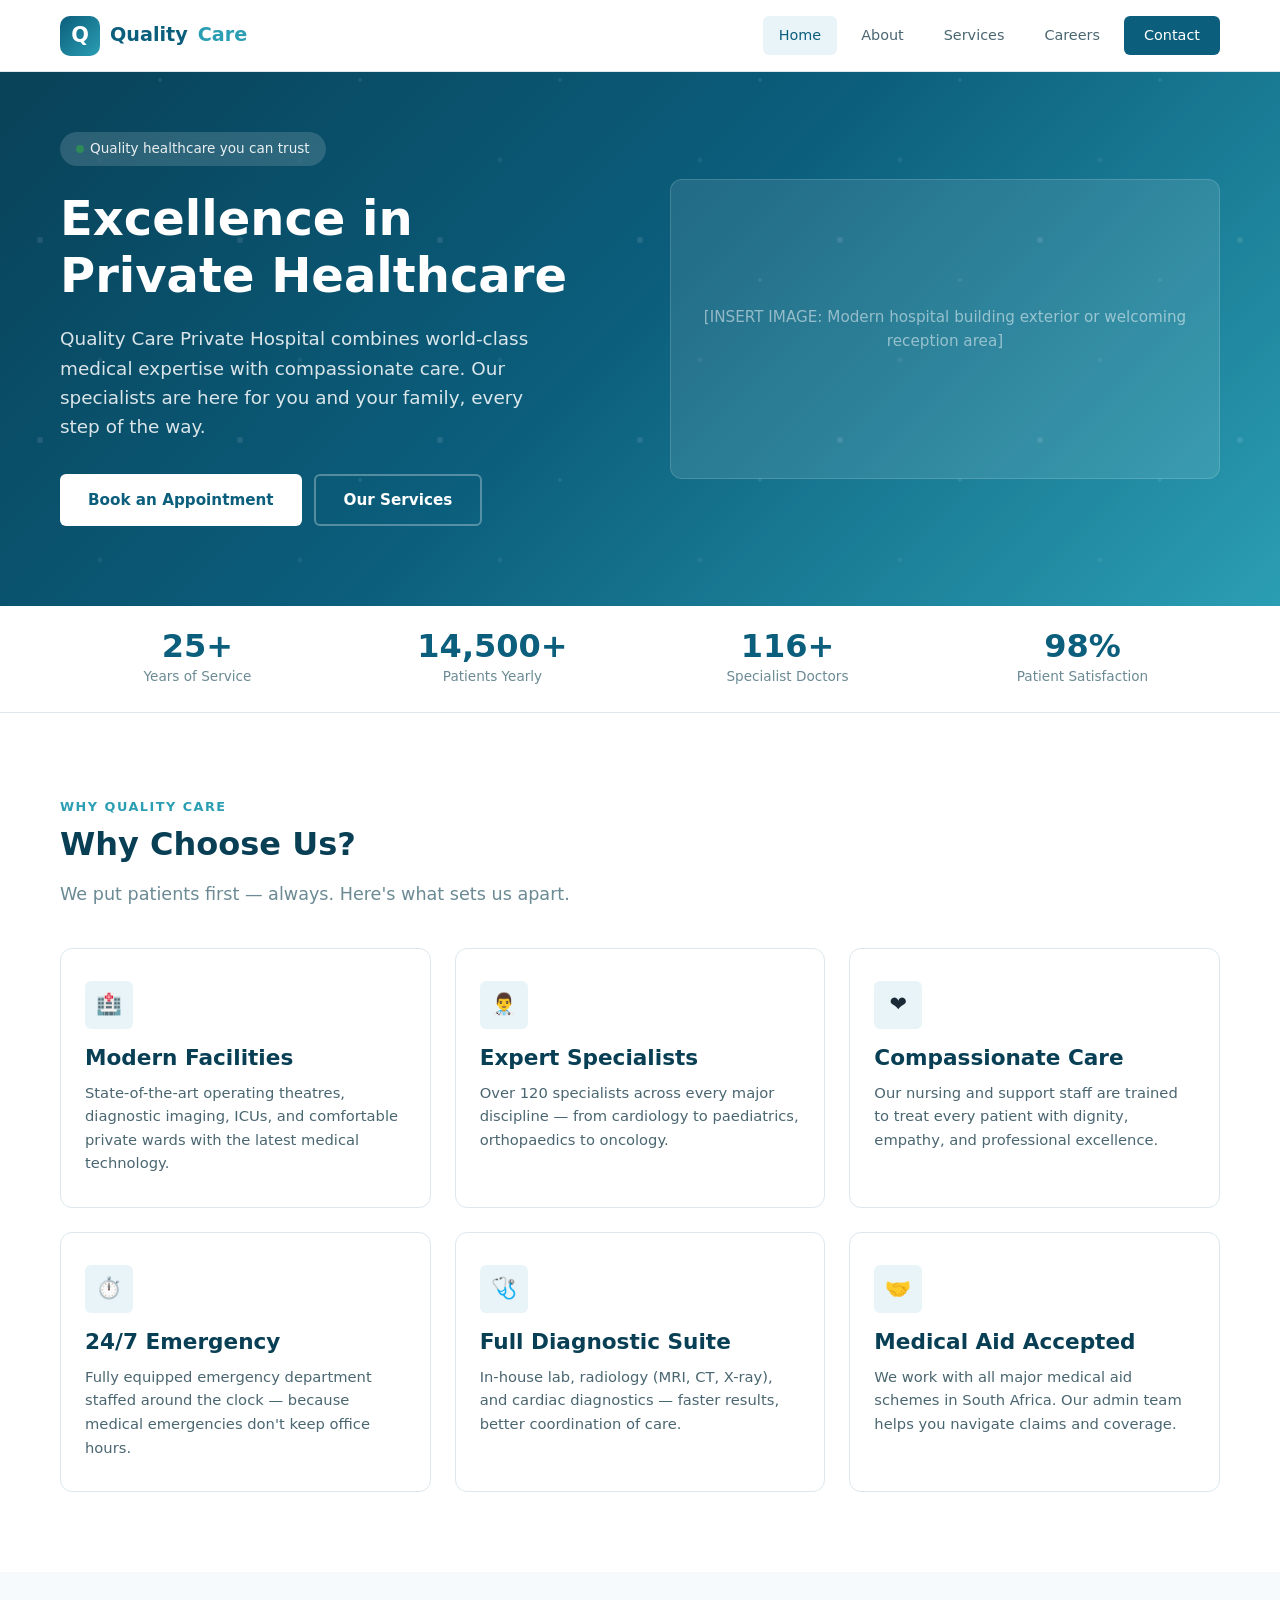
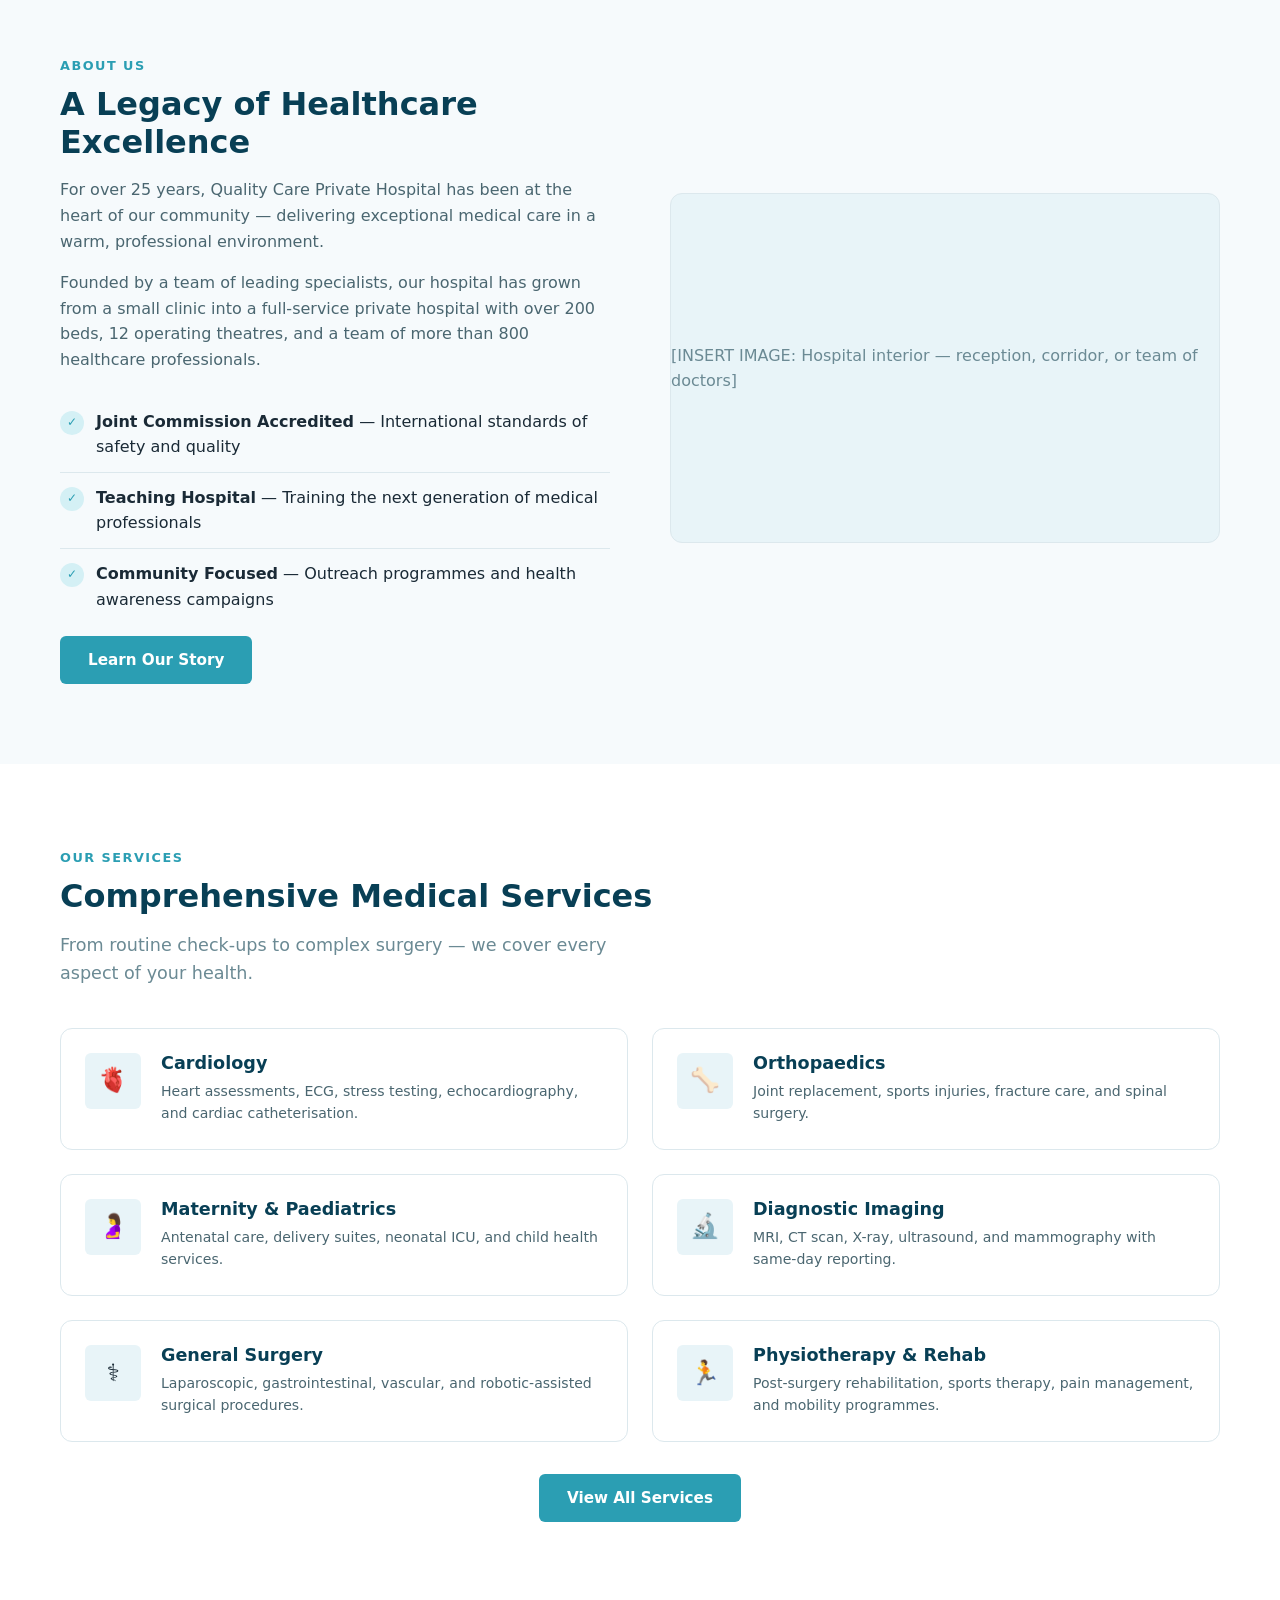
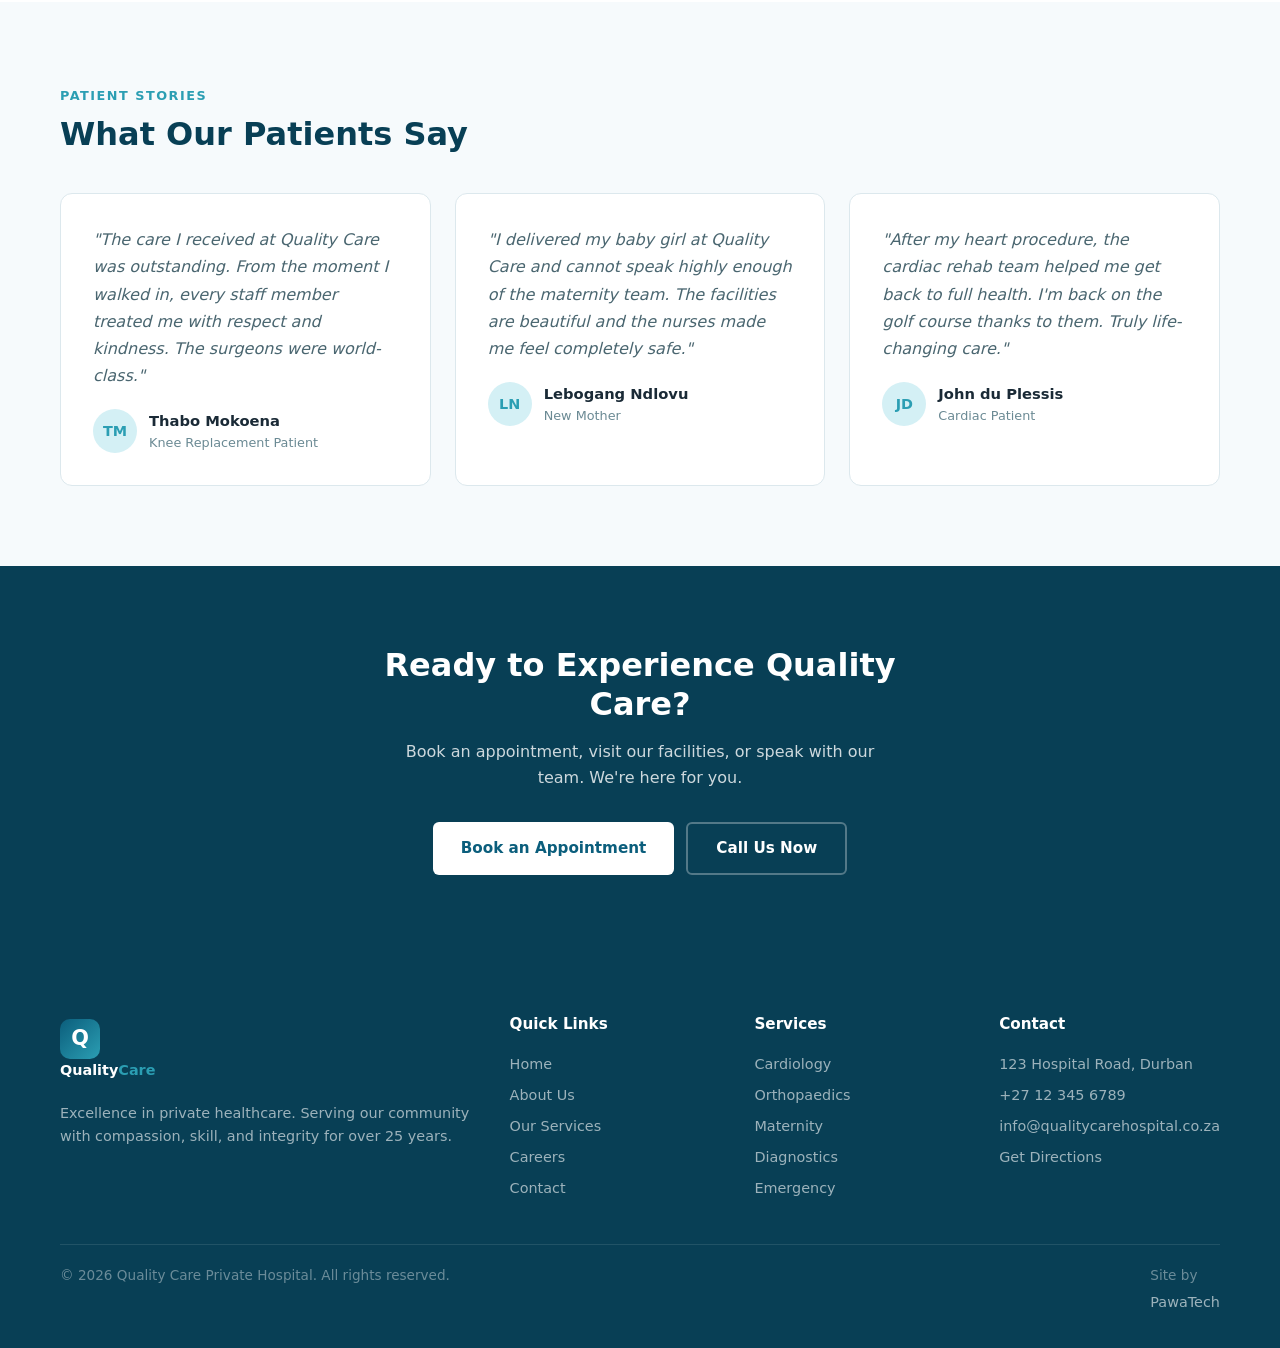
==== index.html @ 87af282c "Phase 1 — QCPH website scaffold" ====
<!DOCTYPE html>
<html lang="en">
<head>
  <meta charset="UTF-8">
  <meta name="viewport" content="width=device-width, initial-scale=1.0">
  <title>Quality Care Private Hospital — Excellence in Healthcare</title>
  <meta name="description" content="Quality Care Private Hospital provides exceptional medical care with state-of-the-art facilities, expert specialists, and compassionate nursing across South Africa.">
  <link rel="stylesheet" href="assets/css/style.css">
</head>
<body>

  <!-- Header -->
  <header class="header">
    <div class="header-inner">
      <a href="index.html" class="logo">
        <div class="logo-icon">Q</div>
        Quality<span>Care</span>
      </a>
      <nav class="nav" role="navigation" aria-label="Main navigation">
        <a href="index.html" class="active">Home</a>
        <a href="about.html">About</a>
        <a href="services.html">Services</a>
        <a href="careers.html">Careers</a>
        <a href="contact.html" class="nav-cta">Contact</a>
      </nav>
      <button class="menu-toggle" aria-label="Toggle menu" aria-expanded="false">
        <span></span><span></span><span></span>
      </button>
    </div>
  </header>

  <!-- Hero -->
  <section class="hero">
    <div class="container hero-grid">
      <div>
        <div class="hero-badge">Quality healthcare you can trust</div>
        <h1>Excellence in<br>Private Healthcare</h1>
        <p>Quality Care Private Hospital combines world-class medical expertise with compassionate care. Our specialists are here for you and your family, every step of the way.</p>
        <div class="btn-group">
          <a href="contact.html" class="btn btn-primary">Book an Appointment</a>
          <a href="services.html" class="btn btn-outline">Our Services</a>
        </div>
      </div>
      <div class="hero-image">
        <div class="hero-image-placeholder">
          [INSERT IMAGE: Modern hospital building exterior or welcoming reception area]
        </div>
      </div>
    </div>
  </section>

  <!-- Stats Bar -->
  <section class="stats-bar">
    <div class="container stats-grid">
      <div>
        <div class="stat-number" data-target="25" data-suffix="+">0</div>
        <div class="stat-label">Years of Service</div>
      </div>
      <div>
        <div class="stat-number" data-target="15000" data-suffix="+">0</div>
        <div class="stat-label">Patients Yearly</div>
      </div>
      <div>
        <div class="stat-number" data-target="120" data-suffix="+">0</div>
        <div class="stat-label">Specialist Doctors</div>
      </div>
      <div>
        <div class="stat-number" data-target="98" data-suffix="%">0</div>
        <div class="stat-label">Patient Satisfaction</div>
      </div>
    </div>
  </section>

  <!-- Why Choose Us -->
  <section class="section">
    <div class="container">
      <span class="section-tag">Why Quality Care</span>
      <h2 class="section-title">Why Choose Us?</h2>
      <p class="section-subtitle">We put patients first — always. Here's what sets us apart.</p>
      <div class="cards-grid" style="margin-top: 40px;">
        <div class="card">
          <div class="card-icon">🏥</div>
          <h3>Modern Facilities</h3>
          <p>State-of-the-art operating theatres, diagnostic imaging, ICUs, and comfortable private wards with the latest medical technology.</p>
        </div>
        <div class="card">
          <div class="card-icon">👨‍⚕️</div>
          <h3>Expert Specialists</h3>
          <p>Over 120 specialists across every major discipline — from cardiology to paediatrics, orthopaedics to oncology.</p>
        </div>
        <div class="card">
          <div class="card-icon">❤️</div>
          <h3>Compassionate Care</h3>
          <p>Our nursing and support staff are trained to treat every patient with dignity, empathy, and professional excellence.</p>
        </div>
        <div class="card">
          <div class="card-icon">⏱️</div>
          <h3>24/7 Emergency</h3>
          <p>Fully equipped emergency department staffed around the clock — because medical emergencies don't keep office hours.</p>
        </div>
        <div class="card">
          <div class="card-icon">🩺</div>
          <h3>Full Diagnostic Suite</h3>
          <p>In-house lab, radiology (MRI, CT, X-ray), and cardiac diagnostics — faster results, better coordination of care.</p>
        </div>
        <div class="card">
          <div class="card-icon">🤝</div>
          <h3>Medical Aid Accepted</h3>
          <p>We work with all major medical aid schemes in South Africa. Our admin team helps you navigate claims and coverage.</p>
        </div>
      </div>
    </div>
  </section>

  <!-- About Preview -->
  <section class="section section-alt">
    <div class="container about-grid">
      <div>
        <span class="section-tag">About Us</span>
        <h2 class="section-title">A Legacy of Healthcare Excellence</h2>
        <p>For over 25 years, Quality Care Private Hospital has been at the heart of our community — delivering exceptional medical care in a warm, professional environment.</p>
        <p>Founded by a team of leading specialists, our hospital has grown from a small clinic into a full-service private hospital with over 200 beds, 12 operating theatres, and a team of more than 800 healthcare professionals.</p>
        <div class="feature-list">
          <div class="feature-item">
            <div class="feature-check">✓</div>
            <div><strong>Joint Commission Accredited</strong> — International standards of safety and quality</div>
          </div>
          <div class="feature-item">
            <div class="feature-check">✓</div>
            <div><strong>Teaching Hospital</strong> — Training the next generation of medical professionals</div>
          </div>
          <div class="feature-item">
            <div class="feature-check">✓</div>
            <div><strong>Community Focused</strong> — Outreach programmes and health awareness campaigns</div>
          </div>
        </div>
        <a href="about.html" class="btn btn-accent" style="margin-top: 12px;">Learn Our Story</a>
      </div>
      <div class="about-image">
        [INSERT IMAGE: Hospital interior — reception, corridor, or team of doctors]
      </div>
    </div>
  </section>

  <!-- Services Preview -->
  <section class="section">
    <div class="container">
      <span class="section-tag">Our Services</span>
      <h2 class="section-title">Comprehensive Medical Services</h2>
      <p class="section-subtitle">From routine check-ups to complex surgery — we cover every aspect of your health.</p>
      <div class="service-detail-grid" style="margin-top: 40px;">
        <div class="service-card">
          <div class="service-icon">🫀</div>
          <div>
            <h4>Cardiology</h4>
            <p>Heart assessments, ECG, stress testing, echocardiography, and cardiac catheterisation.</p>
          </div>
        </div>
        <div class="service-card">
          <div class="service-icon">🦴</div>
          <div>
            <h4>Orthopaedics</h4>
            <p>Joint replacement, sports injuries, fracture care, and spinal surgery.</p>
          </div>
        </div>
        <div class="service-card">
          <div class="service-icon">🤰</div>
          <div>
            <h4>Maternity &amp; Paediatrics</h4>
            <p>Antenatal care, delivery suites, neonatal ICU, and child health services.</p>
          </div>
        </div>
        <div class="service-card">
          <div class="service-icon">🔬</div>
          <div>
            <h4>Diagnostic Imaging</h4>
            <p>MRI, CT scan, X-ray, ultrasound, and mammography with same-day reporting.</p>
          </div>
        </div>
        <div class="service-card">
          <div class="service-icon">⚕️</div>
          <div>
            <h4>General Surgery</h4>
            <p>Laparoscopic, gastrointestinal, vascular, and robotic-assisted surgical procedures.</p>
          </div>
        </div>
        <div class="service-card">
          <div class="service-icon">🏃</div>
          <div>
            <h4>Physiotherapy &amp; Rehab</h4>
            <p>Post-surgery rehabilitation, sports therapy, pain management, and mobility programmes.</p>
          </div>
        </div>
      </div>
      <div style="text-align: center; margin-top: 32px;">
        <a href="services.html" class="btn btn-accent">View All Services</a>
      </div>
    </div>
  </section>

  <!-- Testimonials -->
  <section class="section section-alt">
    <div class="container">
      <span class="section-tag">Patient Stories</span>
      <h2 class="section-title">What Our Patients Say</h2>
      <div class="cards-grid" style="margin-top: 40px;">
        <div class="testimonial-card">
          <div class="testimonial-text">"The care I received at Quality Care was outstanding. From the moment I walked in, every staff member treated me with respect and kindness. The surgeons were world-class."</div>
          <div class="testimonial-author">
            <div class="testimonial-avatar">TM</div>
            <div>
              <div class="testimonial-name">Thabo Mokoena</div>
              <div class="testimonial-role">Knee Replacement Patient</div>
            </div>
          </div>
        </div>
        <div class="testimonial-card">
          <div class="testimonial-text">"I delivered my baby girl at Quality Care and cannot speak highly enough of the maternity team. The facilities are beautiful and the nurses made me feel completely safe."</div>
          <div class="testimonial-author">
            <div class="testimonial-avatar">LN</div>
            <div>
              <div class="testimonial-name">Lebogang Ndlovu</div>
              <div class="testimonial-role">New Mother</div>
            </div>
          </div>
        </div>
        <div class="testimonial-card">
          <div class="testimonial-text">"After my heart procedure, the cardiac rehab team helped me get back to full health. I'm back on the golf course thanks to them. Truly life-changing care."</div>
          <div class="testimonial-author">
            <div class="testimonial-avatar">JD</div>
            <div>
              <div class="testimonial-name">John du Plessis</div>
              <div class="testimonial-role">Cardiac Patient</div>
            </div>
          </div>
        </div>
      </div>
    </div>
  </section>

  <!-- CTA -->
  <section class="cta-section section-dark">
    <div class="container">
      <h2>Ready to Experience Quality Care?</h2>
      <p>Book an appointment, visit our facilities, or speak with our team. We're here for you.</p>
      <div class="btn-group" style="justify-content: center;">
        <a href="contact.html" class="btn btn-primary">Book an Appointment</a>
        <a href="tel:+27123456789" class="btn btn-outline">Call Us Now</a>
      </div>
    </div>
  </section>

  <!-- Footer -->
  <footer class="footer">
    <div class="container">
      <div class="footer-grid">
        <div class="footer-brand">
          <a href="index.html" class="logo">
            <div class="logo-icon">Q</div>
            Quality<span>Care</span>
          </a>
          <p>Excellence in private healthcare. Serving our community with compassion, skill, and integrity for over 25 years.</p>
        </div>
        <div>
          <h4>Quick Links</h4>
          <a href="index.html">Home</a>
          <a href="about.html">About Us</a>
          <a href="services.html">Our Services</a>
          <a href="careers.html">Careers</a>
          <a href="contact.html">Contact</a>
        </div>
        <div>
          <h4>Services</h4>
          <a href="services.html">Cardiology</a>
          <a href="services.html">Orthopaedics</a>
          <a href="services.html">Maternity</a>
          <a href="services.html">Diagnostics</a>
          <a href="services.html">Emergency</a>
        </div>
        <div>
          <h4>Contact</h4>
          <a href="#">123 Hospital Road, Durban</a>
          <a href="tel:+27123456789">+27 12 345 6789</a>
          <a href="mailto:info@qualitycarehospital.co.za">info@qualitycarehospital.co.za</a>
          <a href="contact.html">Get Directions</a>
        </div>
      </div>
      <div class="footer-bottom">
        <span>&copy; <span id="year">2026</span> Quality Care Private Hospital. All rights reserved.</span>
        <span>Site by <a href="https://pawatech.co.za">PawaTech</a></span>
      </div>
    </div>
  </footer>

  <script src="assets/js/main.js"></script>
</body>
</html>
---- assets/css/style.css ----
/* ============================================================
   Quality Care Private Hospital — Main Stylesheet
   Phase 1 — Static Website (Netlify)
   ============================================================ */

/* --- CSS Variables --- */
:root {
  --primary: #0B5E7C;
  --primary-dark: #083F55;
  --primary-light: #E8F4F8;
  --accent: #2B9EB3;
  --accent-light: #D4F0F5;
  --text-dark: #1A2A36;
  --text-mid: #4A6670;
  --text-light: #6B8A94;
  --bg-white: #FFFFFF;
  --bg-light: #F6FAFC;
  --bg-warm: #FDF8F3;
  --border: #DCE8ED;
  --success: #2E8B57;
  --warning: #D4A017;
  --font-sans: 'Segoe UI', system-ui, -apple-system, sans-serif;
  --max-width: 1200px;
  --header-h: 72px;
  --shadow-sm: 0 1px 3px rgba(11,94,124,0.08);
  --shadow-md: 0 4px 12px rgba(11,94,124,0.1);
  --shadow-lg: 0 8px 30px rgba(11,94,124,0.12);
  --radius: 12px;
  --radius-sm: 6px;
}

/* --- Reset --- */
*, *::before, *::after { box-sizing: border-box; margin: 0; padding: 0; }
html { scroll-behavior: smooth; font-size: 16px; }
body {
  font-family: var(--font-sans);
  color: var(--text-dark);
  background: var(--bg-white);
  line-height: 1.6;
  -webkit-font-smoothing: antialiased;
}
img { max-width: 100%; height: auto; display: block; }
a { color: var(--accent); text-decoration: none; transition: color 0.2s; }
a:hover { color: var(--primary); }
ul { list-style: none; }
.container { width: 100%; max-width: var(--max-width); margin: 0 auto; padding: 0 20px; }

/* --- Typography --- */
h1, h2, h3, h4 { line-height: 1.2; font-weight: 700; color: var(--primary-dark); }
h1 { font-size: 2.5rem; }
h2 { font-size: 2rem; margin-bottom: 0.5rem; }
h3 { font-size: 1.35rem; }
p { margin-bottom: 1rem; color: var(--text-mid); }
.section-tag {
  display: inline-block;
  font-size: 0.8rem;
  font-weight: 600;
  text-transform: uppercase;
  letter-spacing: 1.5px;
  color: var(--accent);
  margin-bottom: 0.5rem;
}
.section-title { margin-bottom: 1rem; }
.section-subtitle { font-size: 1.1rem; color: var(--text-light); max-width: 600px; }

/* --- Header --- */
.header {
  position: fixed; top: 0; left: 0; right: 0;
  height: var(--header-h);
  background: var(--bg-white);
  border-bottom: 1px solid var(--border);
  z-index: 100;
  transition: box-shadow 0.3s;
}
.header.scrolled { box-shadow: var(--shadow-md); }
.header-inner {
  display: flex; align-items: center; justify-content: space-between;
  height: 100%; max-width: var(--max-width); margin: 0 auto; padding: 0 20px;
}
.logo { display: flex; align-items: center; gap: 10px; font-weight: 700; font-size: 1.2rem; color: var(--primary); }
.logo-icon {
  width: 40px; height: 40px;
  background: linear-gradient(135deg, var(--primary), var(--accent));
  border-radius: 10px;
  display: flex; align-items: center; justify-content: center;
  color: white; font-size: 1.3rem; font-weight: 800;
}
.logo span { color: var(--accent); }
.nav { display: flex; align-items: center; gap: 8px; }
.nav a {
  padding: 8px 16px;
  border-radius: var(--radius-sm);
  font-size: 0.9rem;
  font-weight: 500;
  color: var(--text-mid);
  transition: all 0.2s;
}
.nav a:hover, .nav a.active { background: var(--primary-light); color: var(--primary); }
.nav-cta {
  background: var(--primary) !important;
  color: white !important;
  padding: 8px 20px !important;
  border-radius: var(--radius-sm) !important;
}
.nav-cta:hover { background: var(--primary-dark) !important; }
.menu-toggle { display: none; background: none; border: none; cursor: pointer; padding: 8px; }
.menu-toggle span {
  display: block; width: 24px; height: 2px;
  background: var(--text-dark); margin: 5px 0;
  transition: 0.3s;
}

/* --- Sections --- */
.section {
  padding: 80px 0;
}
.section-alt { background: var(--bg-light); }
.section-warm { background: var(--bg-warm); }
.section-dark {
  background: var(--primary-dark);
  color: white;
}
.section-dark h2, .section-dark .section-title { color: white; }
.section-dark p { color: rgba(255,255,255,0.8); }

/* --- Hero --- */
.hero {
  padding: calc(var(--header-h) + 60px) 0 80px;
  background: linear-gradient(135deg, var(--primary-dark) 0%, var(--primary) 50%, var(--accent) 100%);
  color: white;
  position: relative;
  overflow: hidden;
}
.hero::after {
  content: '';
  position: absolute;
  top: 0; right: 0; bottom: 0; left: 0;
  background: url('data:image/svg+xml,<svg xmlns="http://www.w3.org/2000/svg" viewBox="0 0 100 100"><circle cx="20" cy="20" r="1.5" fill="white" opacity="0.1"/><circle cx="80" cy="40" r="1" fill="white" opacity="0.08"/><circle cx="50" cy="80" r="1.2" fill="white" opacity="0.06"/></svg>');
  background-size: 200px 200px;
  pointer-events: none;
}
.hero-grid {
  display: grid;
  grid-template-columns: 1fr 1fr;
  gap: 60px;
  align-items: center;
  position: relative;
  z-index: 1;
}
.hero h1 { color: white; font-size: 3rem; margin-bottom: 1.2rem; }
.hero p { color: rgba(255,255,255,0.85); font-size: 1.15rem; margin-bottom: 2rem; max-width: 500px; }
.hero-badge {
  display: inline-flex; align-items: center; gap: 6px;
  background: rgba(255,255,255,0.15);
  backdrop-filter: blur(10px);
  padding: 6px 16px;
  border-radius: 50px;
  font-size: 0.85rem;
  color: rgba(255,255,255,0.9);
  margin-bottom: 1.5rem;
}
.hero-badge::before {
  content: '';
  width: 8px; height: 8px;
  background: var(--success);
  border-radius: 50%;
  display: inline-block;
}
.hero-image {
  background: rgba(255,255,255,0.1);
  border-radius: var(--radius);
  padding: 30px;
  text-align: center;
  min-height: 300px;
  display: flex;
  align-items: center;
  justify-content: center;
  border: 1px solid rgba(255,255,255,0.15);
}
.hero-image-placeholder {
  color: rgba(255,255,255,0.5);
  font-size: 0.95rem;
}

/* --- Buttons --- */
.btn {
  display: inline-flex; align-items: center; gap: 8px;
  padding: 12px 28px;
  border-radius: var(--radius-sm);
  font-weight: 600;
  font-size: 0.95rem;
  cursor: pointer;
  border: none;
  transition: all 0.25s;
  text-decoration: none;
}
.btn-primary {
  background: white;
  color: var(--primary) !important;
}
.btn-primary:hover {
  background: var(--bg-light);
  transform: translateY(-1px);
  box-shadow: var(--shadow-md);
}
.btn-outline {
  background: transparent;
  color: white !important;
  border: 2px solid rgba(255,255,255,0.3);
}
.btn-outline:hover {
  border-color: white;
  background: rgba(255,255,255,0.1);
}
.btn-accent {
  background: var(--accent);
  color: white !important;
}
.btn-accent:hover {
  background: var(--primary);
  transform: translateY(-1px);
}
.btn-ghost {
  background: transparent;
  color: var(--primary) !important;
  padding: 8px 16px;
}
.btn-ghost:hover { background: var(--primary-light); }
.btn-group { display: flex; gap: 12px; flex-wrap: wrap; }

/* --- Stats Bar --- */
.stats-bar {
  background: var(--bg-white);
  border-bottom: 1px solid var(--border);
  padding: 24px 0;
}
.stats-grid {
  display: grid;
  grid-template-columns: repeat(4, 1fr);
  gap: 20px;
  text-align: center;
}
.stat-number {
  font-size: 2rem;
  font-weight: 800;
  color: var(--primary);
  line-height: 1;
}
.stat-label {
  font-size: 0.85rem;
  color: var(--text-light);
  margin-top: 4px;
}

/* --- Cards Grid --- */
.cards-grid {
  display: grid;
  grid-template-columns: repeat(3, 1fr);
  gap: 24px;
}
.card {
  background: var(--bg-white);
  border: 1px solid var(--border);
  border-radius: var(--radius);
  padding: 32px 24px;
  transition: all 0.3s;
}
.card:hover {
  box-shadow: var(--shadow-lg);
  transform: translateY(-2px);
  border-color: var(--accent);
}
.card-icon {
  width: 48px; height: 48px;
  background: var(--primary-light);
  border-radius: var(--radius-sm);
  display: flex;
  align-items: center;
  justify-content: center;
  font-size: 1.3rem;
  margin-bottom: 16px;
}
.card h3 { margin-bottom: 10px; }
.card p { font-size: 0.92rem; margin-bottom: 0; }

/* --- Features / About --- */
.about-grid {
  display: grid;
  grid-template-columns: 1fr 1fr;
  gap: 60px;
  align-items: center;
}
.about-image {
  background: var(--primary-light);
  border-radius: var(--radius);
  min-height: 350px;
  display: flex;
  align-items: center;
  justify-content: center;
  color: var(--text-light);
  border: 1px solid var(--border);
}
.feature-list { margin-top: 1.5rem; }
.feature-item {
  display: flex;
  gap: 12px;
  padding: 12px 0;
  border-bottom: 1px solid var(--border);
}
.feature-item:last-child { border-bottom: none; }
.feature-check {
  width: 24px; height: 24px;
  background: var(--accent-light);
  border-radius: 50%;
  display: flex;
  align-items: center;
  justify-content: center;
  flex-shrink: 0;
  font-size: 0.75rem;
  color: var(--accent);
  margin-top: 2px;
}

/* --- Services Detail --- */
.service-detail-grid {
  display: grid;
  grid-template-columns: repeat(2, 1fr);
  gap: 24px;
}
.service-card {
  display: flex;
  gap: 20px;
  padding: 24px;
  background: var(--bg-white);
  border: 1px solid var(--border);
  border-radius: var(--radius);
  transition: all 0.3s;
}
.service-card:hover { box-shadow: var(--shadow-md); }
.service-icon {
  width: 56px; height: 56px;
  min-width: 56px;
  background: var(--primary-light);
  border-radius: var(--radius-sm);
  display: flex;
  align-items: center;
  justify-content: center;
  font-size: 1.5rem;
}
.service-card h4 { margin-bottom: 6px; font-size: 1.1rem; }
.service-card p { font-size: 0.88rem; margin-bottom: 0; }

/* --- Testimonials --- */
.testimonial-card {
  background: var(--bg-white);
  border: 1px solid var(--border);
  border-radius: var(--radius);
  padding: 32px;
}
.testimonial-text {
  font-style: italic;
  font-size: 1rem;
  color: var(--text-mid);
  margin-bottom: 20px;
  line-height: 1.7;
}
.testimonial-author {
  display: flex;
  align-items: center;
  gap: 12px;
}
.testimonial-avatar {
  width: 44px; height: 44px;
  border-radius: 50%;
  background: var(--accent-light);
  display: flex;
  align-items: center;
  justify-content: center;
  font-weight: 700;
  color: var(--accent);
  font-size: 0.9rem;
}
.testimonial-name { font-weight: 600; font-size: 0.92rem; color: var(--text-dark); }
.testimonial-role { font-size: 0.8rem; color: var(--text-light); }

/* --- Contact Form --- */
.contact-grid {
  display: grid;
  grid-template-columns: 1fr 1fr;
  gap: 60px;
}
.form-group { margin-bottom: 20px; }
.form-group label {
  display: block;
  font-weight: 600;
  font-size: 0.88rem;
  margin-bottom: 6px;
  color: var(--text-dark);
}
.form-group input,
.form-group select,
.form-group textarea {
  width: 100%;
  padding: 12px 16px;
  border: 1px solid var(--border);
  border-radius: var(--radius-sm);
  font-family: var(--font-sans);
  font-size: 0.95rem;
  transition: border-color 0.2s;
  background: var(--bg-white);
}
.form-group input:focus,
.form-group select:focus,
.form-group textarea:focus {
  outline: none;
  border-color: var(--accent);
  box-shadow: 0 0 0 3px var(--accent-light);
}
.form-group textarea { min-height: 120px; resize: vertical; }
.form-row { display: grid; grid-template-columns: 1fr 1fr; gap: 20px; }
.contact-info h3 { margin-bottom: 16px; }
.contact-detail { display: flex; gap: 12px; margin-bottom: 16px; }
.contact-icon {
  width: 40px; height: 40px;
  background: var(--primary-light);
  border-radius: var(--radius-sm);
  display: flex;
  align-items: center;
  justify-content: center;
  flex-shrink: 0;
  color: var(--primary);
}
.contact-detail h4 { font-size: 0.9rem; margin-bottom: 2px; }
.contact-detail p { font-size: 0.88rem; color: var(--text-light); margin-bottom: 0; }

/* --- Careers --- */
.job-card {
  background: var(--bg-white);
  border: 1px solid var(--border);
  border-radius: var(--radius);
  padding: 28px;
  margin-bottom: 16px;
  transition: all 0.2s;
}
.job-card:hover { border-color: var(--accent); box-shadow: var(--shadow-sm); }
.job-header { display: flex; justify-content: space-between; align-items: flex-start; gap: 12px; }
.job-title { font-size: 1.15rem; margin-bottom: 6px; }
.job-meta { display: flex; gap: 16px; flex-wrap: wrap; margin-bottom: 12px; }
.job-meta span {
  font-size: 0.82rem;
  color: var(--text-light);
  display: flex;
  align-items: center;
  gap: 4px;
}
.job-desc { font-size: 0.92rem; color: var(--text-mid); margin-bottom: 16px; }
.job-tag {
  display: inline-block;
  padding: 3px 10px;
  background: var(--primary-light);
  color: var(--primary);
  border-radius: 50px;
  font-size: 0.78rem;
  font-weight: 600;
}

/* --- CTA Section --- */
.cta-section {
  text-align: center;
  padding: 80px 0;
}
.cta-section h2 { margin-bottom: 1rem; max-width: 600px; margin-left: auto; margin-right: auto; }
.cta-section p { max-width: 500px; margin: 0 auto 2rem; }

/* --- Footer --- */
.footer {
  background: var(--primary-dark);
  color: rgba(255,255,255,0.7);
  padding: 60px 0 30px;
}
.footer-grid {
  display: grid;
  grid-template-columns: 2fr 1fr 1fr 1fr;
  gap: 40px;
  margin-bottom: 40px;
}
.footer-brand .logo { color: white; margin-bottom: 16px; }
.footer-brand p { color: rgba(255,255,255,0.6); font-size: 0.9rem; }
.footer h4 { color: white; font-size: 0.95rem; margin-bottom: 16px; }
.footer a {
  color: rgba(255,255,255,0.6);
  font-size: 0.9rem;
  display: block;
  padding: 4px 0;
}
.footer a:hover { color: white; }
.footer-bottom {
  border-top: 1px solid rgba(255,255,255,0.1);
  padding-top: 20px;
  display: flex;
  justify-content: space-between;
  font-size: 0.85rem;
  color: rgba(255,255,255,0.4);
  flex-wrap: wrap;
  gap: 10px;
}

/* --- Page Hero (inner pages) --- */
.page-hero {
  padding: calc(var(--header-h) + 40px) 0 50px;
  background: linear-gradient(135deg, var(--primary-dark), var(--primary));
  color: white;
}
.page-hero h1 { color: white; margin-bottom: 8px; }
.page-hero p { color: rgba(255,255,255,0.8); max-width: 600px; }

/* --- Breadcrumb --- */
.breadcrumb {
  display: flex; gap: 8px; align-items: center;
  font-size: 0.85rem; margin-bottom: 16px;
  color: rgba(255,255,255,0.6);
}
.breadcrumb a { color: rgba(255,255,255,0.6); }
.breadcrumb a:hover { color: white; }

/* --- Nav Indicator --- */
.nav-indicator {
  position: absolute;
  bottom: 0; left: 0;
  height: 3px;
  background: var(--accent);
  border-radius: 2px 2px 0 0;
  transition: all 0.3s;
}

/* --- Values Section --- */
.values-grid {
  display: grid;
  grid-template-columns: repeat(3, 1fr);
  gap: 24px;
}

/* --- Team Section --- */
.team-grid {
  display: grid;
  grid-template-columns: repeat(4, 1fr);
  gap: 24px;
}
.team-card {
  text-align: center;
  padding: 20px;
}
.team-avatar {
  width: 80px; height: 80px;
  border-radius: 50%;
  background: var(--primary-light);
  margin: 0 auto 12px;
  display: flex;
  align-items: center;
  justify-content: center;
  font-size: 1.8rem;
  color: var(--primary);
  font-weight: 700;
}
.team-name { font-weight: 600; font-size: 0.95rem; }
.team-role { font-size: 0.82rem; color: var(--text-light); }

/* --- Form Success --- */
.form-success {
  display: none;
  background: var(--accent-light);
  border: 1px solid var(--accent);
  border-radius: var(--radius);
  padding: 24px;
  text-align: center;
  color: var(--primary);
  font-weight: 600;
}

/* --- Responsive --- */
@media (max-width: 1024px) {
  .hero-grid { grid-template-columns: 1fr; gap: 40px; }
  .hero-image { min-height: 220px; }
  .footer-grid { grid-template-columns: 1fr 1fr; gap: 30px; }
  .team-grid { grid-template-columns: repeat(2, 1fr); }
}

@media (max-width: 768px) {
  h1 { font-size: 2rem; }
  h2 { font-size: 1.6rem; }
  
  .nav { display: none; }
  .nav.open {
    display: flex;
    flex-direction: column;
    position: absolute;
    top: var(--header-h);
    left: 0; right: 0;
    background: var(--bg-white);
    border-bottom: 1px solid var(--border);
    padding: 16px 20px;
    box-shadow: var(--shadow-md);
  }
  .menu-toggle { display: block; }
  .stats-grid { grid-template-columns: repeat(2, 1fr); gap: 16px; }
  .cards-grid { grid-template-columns: 1fr; }
  .about-grid { grid-template-columns: 1fr; gap: 30px; }
  .about-image { min-height: 220px; }
  .service-detail-grid { grid-template-columns: 1fr; }
  .values-grid { grid-template-columns: 1fr; }
  .contact-grid { grid-template-columns: 1fr; gap: 30px; }
  .form-row { grid-template-columns: 1fr; }
  .hero h1 { font-size: 2.2rem; }
  .footer-grid { grid-template-columns: 1fr; gap: 24px; }
  .footer-bottom { flex-direction: column; text-align: center; }
  .btn-group { flex-direction: column; }
  .team-grid { grid-template-columns: repeat(2, 1fr); }
  .hero { padding: calc(var(--header-h) + 40px) 0 50px; }
  .section { padding: 50px 0; }
}

@media (max-width: 480px) {
  .stats-grid { grid-template-columns: 1fr 1fr; }
  .team-grid { grid-template-columns: 1fr 1fr; }
  .job-header { flex-direction: column; }
}
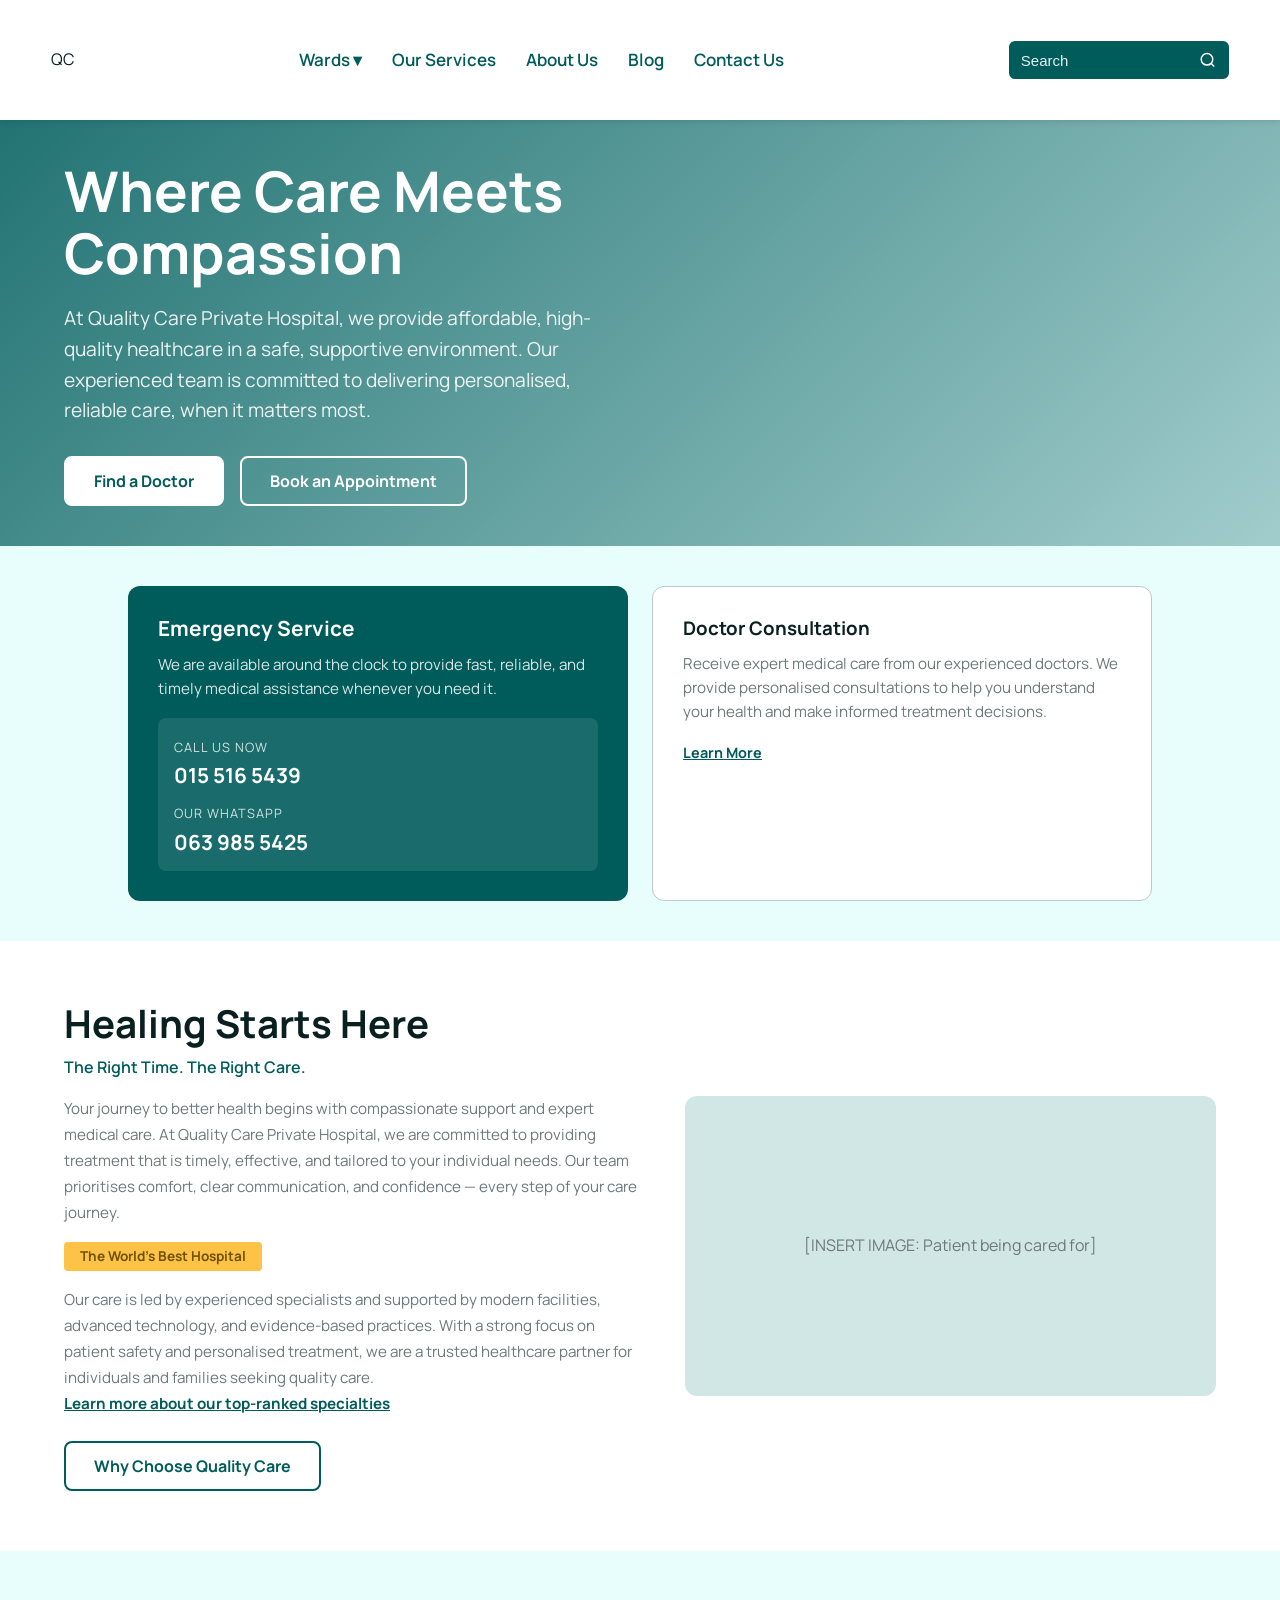
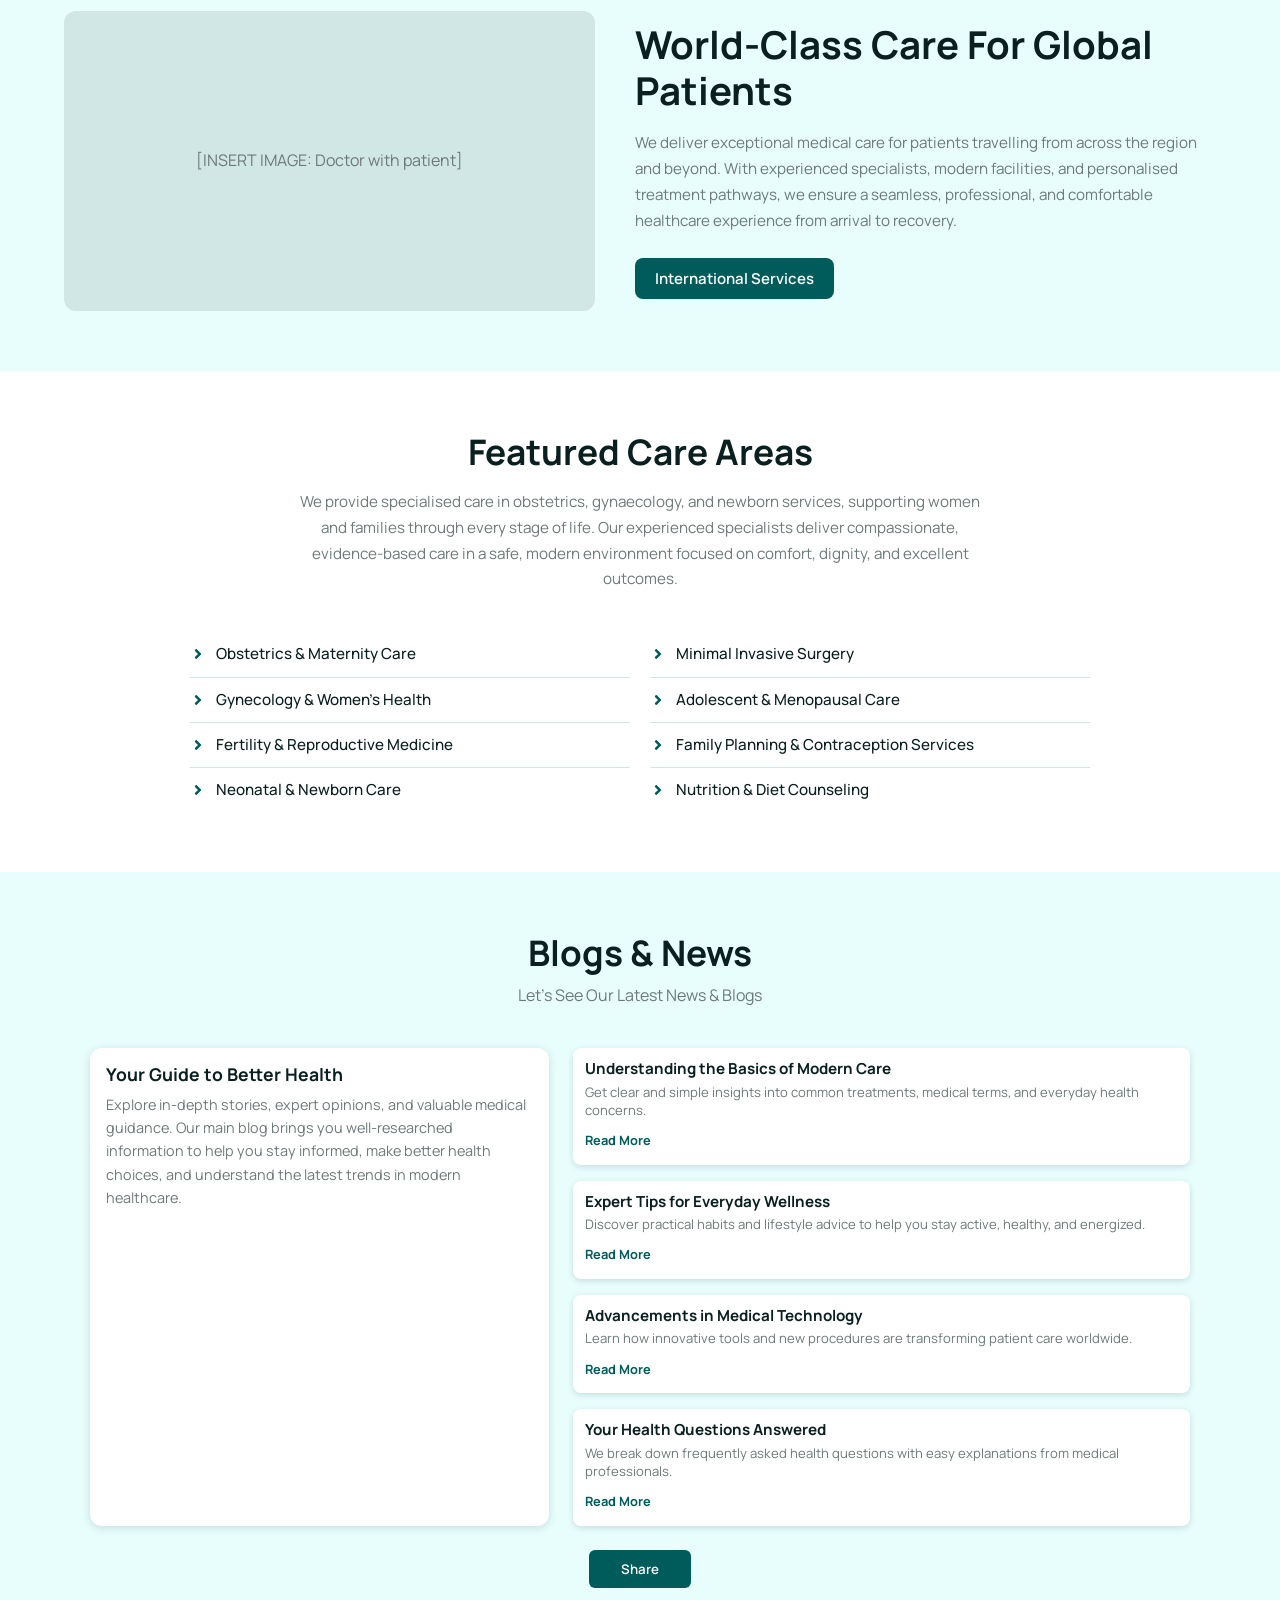
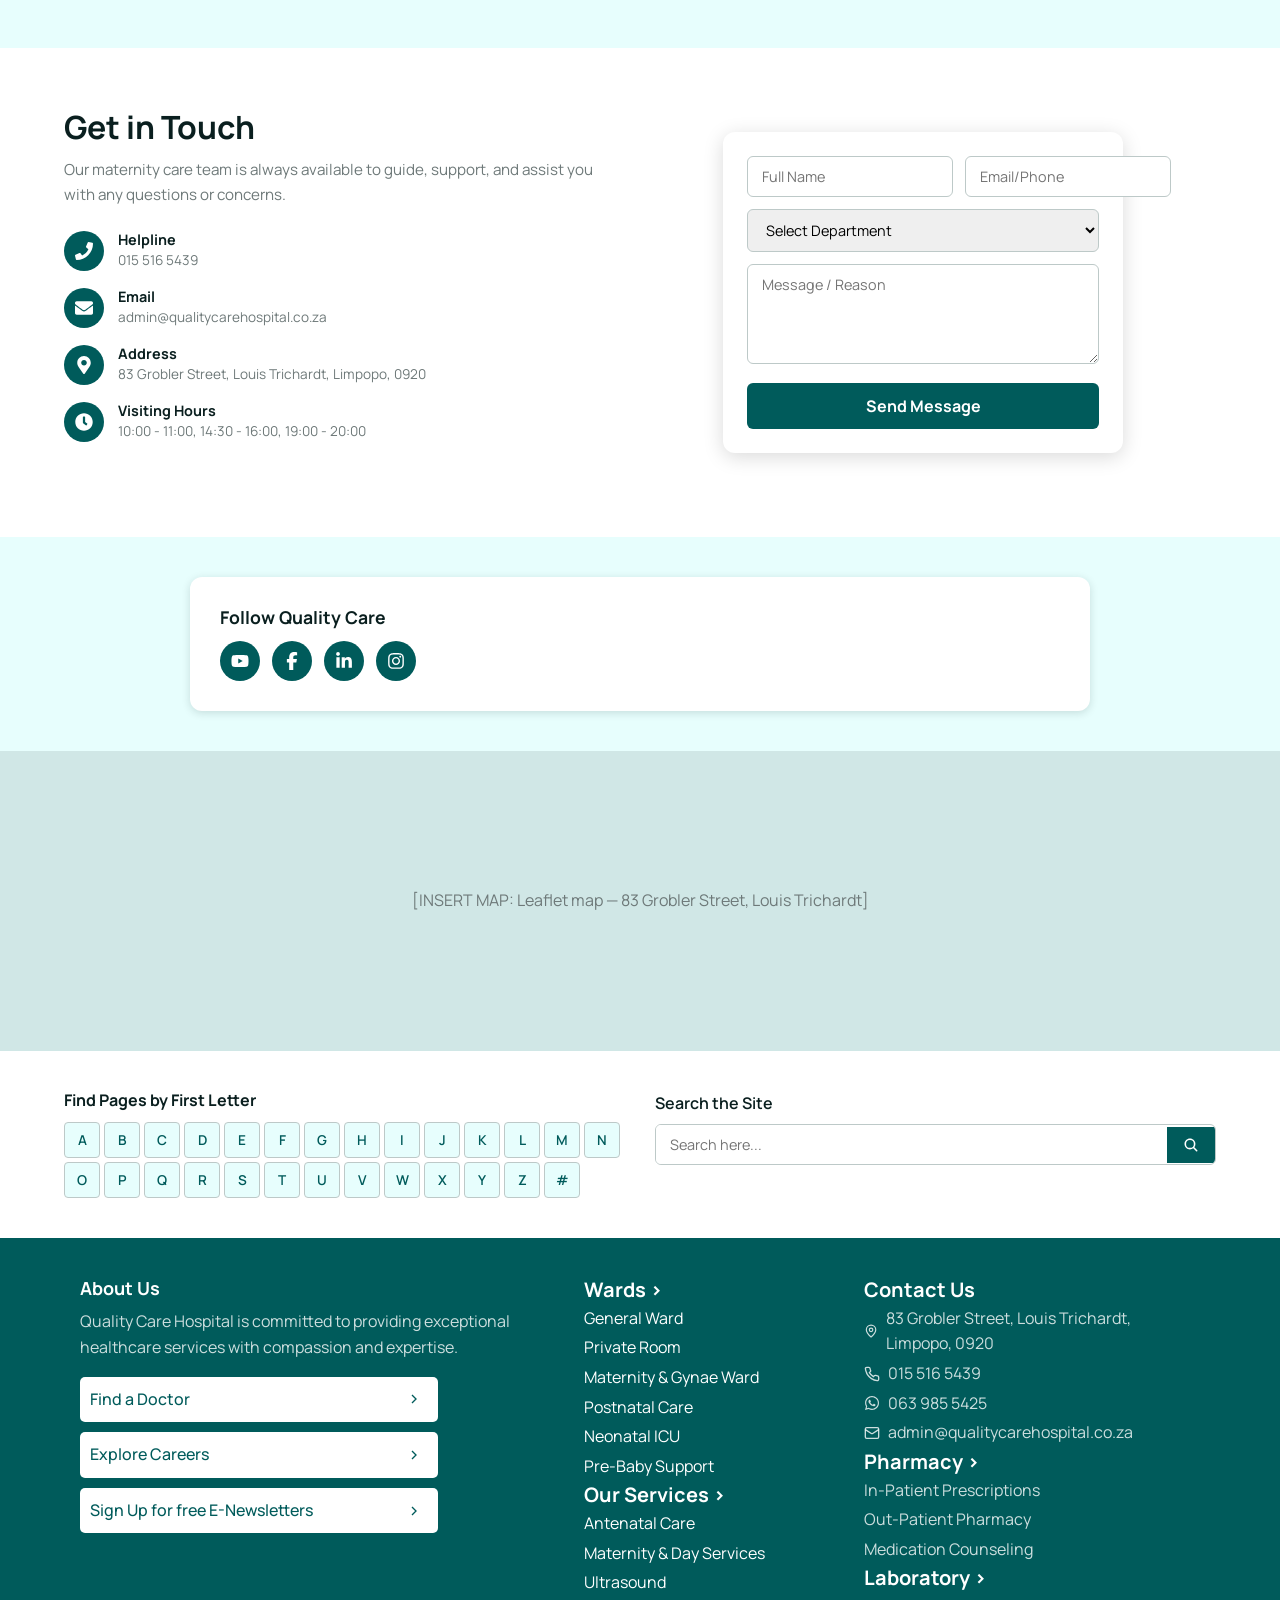
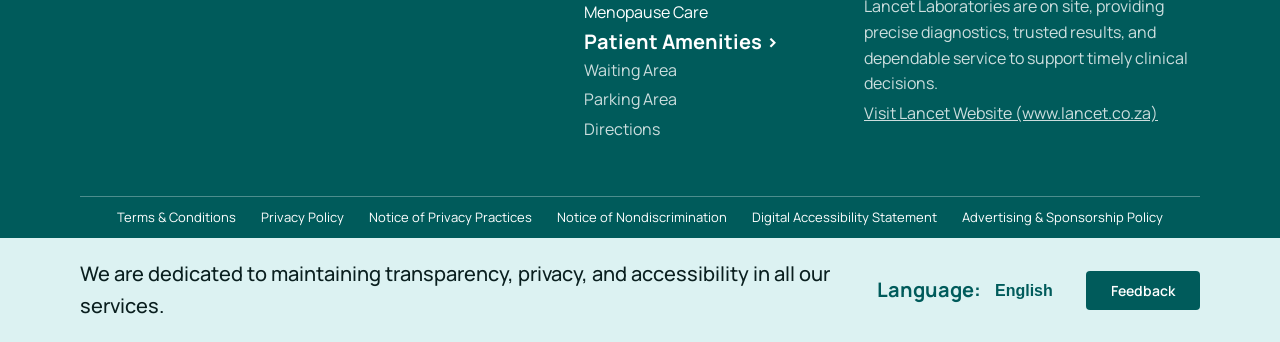
==== commit c393c65f: "Fix scaffold: match original design language — #005b5b teal, #e7fefd bg, gold accents, Manrope font" ====
--- a/index.html
+++ b/index.html
@@ -3,291 +3,408 @@
 <head>
   <meta charset="UTF-8">
   <meta name="viewport" content="width=device-width, initial-scale=1.0">
-  <title>Quality Care Private Hospital — Excellence in Healthcare</title>
-  <meta name="description" content="Quality Care Private Hospital provides exceptional medical care with state-of-the-art facilities, expert specialists, and compassionate nursing across South Africa.">
+  <title>Quality Care Hospital</title>
+  <meta name="description" content="Quality Care Private Hospital provides affordable, high-quality healthcare with compassion and expertise.">
   <link rel="stylesheet" href="assets/css/style.css">
+  <link rel="icon" href="favicon.ico">
 </head>
 <body>
 
-  <!-- Header -->
-  <header class="header">
-    <div class="header-inner">
-      <a href="index.html" class="logo">
-        <div class="logo-icon">Q</div>
-        Quality<span>Care</span>
+  <!-- ===== HEADER ===== -->
+  <header class="header-wrapper">
+    <div class="header-left">
+      <a href="index.html">
+        <img class="header-logo" src="assets/images/logo.jpg" alt="Quality Care Hospital Logo" onerror="this.style.display='none'; this.parentElement.innerHTML='QC'">
       </a>
-      <nav class="nav" role="navigation" aria-label="Main navigation">
-        <a href="index.html" class="active">Home</a>
-        <a href="about.html">About</a>
-        <a href="services.html">Services</a>
-        <a href="careers.html">Careers</a>
-        <a href="contact.html" class="nav-cta">Contact</a>
-      </nav>
-      <button class="menu-toggle" aria-label="Toggle menu" aria-expanded="false">
-        <span></span><span></span><span></span>
-      </button>
+    </div>
+
+    <div class="header-hamburger" id="hamburger">
+      <span></span><span></span><span></span>
+    </div>
+
+    <nav class="header-nav" id="headerNav">
+      <div class="header-dropdown">
+        <span class="header-nav-link">Wards ▾</span>
+        <div class="header-dropdown-menu">
+          <a class="header-dropdown-item" href="services.html">General Ward</a>
+          <a class="header-dropdown-item" href="services.html">Private Room</a>
+          <a class="header-dropdown-item" href="services.html">Maternity &amp; Gynae Ward</a>
+          <a class="header-dropdown-item" href="services.html">Postnatal Care</a>
+          <a class="header-dropdown-item" href="services.html">Neonatal ICU</a>
+          <a class="header-dropdown-item" href="services.html">Pre-Baby Support</a>
+        </div>
+      </div>
+      <a class="header-nav-link" href="services.html">Our Services</a>
+      <a class="header-nav-link" href="about.html">About Us</a>
+      <a class="header-nav-link" href="blog.html">Blog</a>
+      <a class="header-nav-link" href="contact.html">Contact Us</a>
+    </nav>
+
+    <div class="header-right">
+      <div class="header-search-box" style="position: relative;">
+        <input placeholder="Search" class="header-search-input" type="text">
+        <svg class="header-search-icon" width="20" height="20" viewBox="0 0 24 24" fill="none" stroke="currentColor" stroke-width="2"><circle cx="11" cy="11" r="8"/><path d="m21 21-4.35-4.35"/></svg>
+      </div>
     </div>
   </header>
 
-  <!-- Hero -->
-  <section class="hero">
-    <div class="container hero-grid">
-      <div>
-        <div class="hero-badge">Quality healthcare you can trust</div>
-        <h1>Excellence in<br>Private Healthcare</h1>
-        <p>Quality Care Private Hospital combines world-class medical expertise with compassionate care. Our specialists are here for you and your family, every step of the way.</p>
-        <div class="btn-group">
-          <a href="contact.html" class="btn btn-primary">Book an Appointment</a>
-          <a href="services.html" class="btn btn-outline">Our Services</a>
-        </div>
-      </div>
-      <div class="hero-image">
-        <div class="hero-image-placeholder">
-          [INSERT IMAGE: Modern hospital building exterior or welcoming reception area]
-        </div>
-      </div>
-    </div>
-  </section>
-
-  <!-- Stats Bar -->
-  <section class="stats-bar">
-    <div class="container stats-grid">
-      <div>
-        <div class="stat-number" data-target="25" data-suffix="+">0</div>
-        <div class="stat-label">Years of Service</div>
-      </div>
-      <div>
-        <div class="stat-number" data-target="15000" data-suffix="+">0</div>
-        <div class="stat-label">Patients Yearly</div>
-      </div>
-      <div>
-        <div class="stat-number" data-target="120" data-suffix="+">0</div>
-        <div class="stat-label">Specialist Doctors</div>
-      </div>
-      <div>
-        <div class="stat-number" data-target="98" data-suffix="%">0</div>
-        <div class="stat-label">Patient Satisfaction</div>
-      </div>
-    </div>
-  </section>
-
-  <!-- Why Choose Us -->
-  <section class="section">
-    <div class="container">
-      <span class="section-tag">Why Quality Care</span>
-      <h2 class="section-title">Why Choose Us?</h2>
-      <p class="section-subtitle">We put patients first — always. Here's what sets us apart.</p>
-      <div class="cards-grid" style="margin-top: 40px;">
-        <div class="card">
-          <div class="card-icon">🏥</div>
-          <h3>Modern Facilities</h3>
-          <p>State-of-the-art operating theatres, diagnostic imaging, ICUs, and comfortable private wards with the latest medical technology.</p>
-        </div>
-        <div class="card">
-          <div class="card-icon">👨‍⚕️</div>
-          <h3>Expert Specialists</h3>
-          <p>Over 120 specialists across every major discipline — from cardiology to paediatrics, orthopaedics to oncology.</p>
-        </div>
-        <div class="card">
-          <div class="card-icon">❤️</div>
-          <h3>Compassionate Care</h3>
-          <p>Our nursing and support staff are trained to treat every patient with dignity, empathy, and professional excellence.</p>
-        </div>
-        <div class="card">
-          <div class="card-icon">⏱️</div>
-          <h3>24/7 Emergency</h3>
-          <p>Fully equipped emergency department staffed around the clock — because medical emergencies don't keep office hours.</p>
-        </div>
-        <div class="card">
-          <div class="card-icon">🩺</div>
-          <h3>Full Diagnostic Suite</h3>
-          <p>In-house lab, radiology (MRI, CT, X-ray), and cardiac diagnostics — faster results, better coordination of care.</p>
-        </div>
-        <div class="card">
-          <div class="card-icon">🤝</div>
-          <h3>Medical Aid Accepted</h3>
-          <p>We work with all major medical aid schemes in South Africa. Our admin team helps you navigate claims and coverage.</p>
-        </div>
-      </div>
-    </div>
-  </section>
-
-  <!-- About Preview -->
-  <section class="section section-alt">
-    <div class="container about-grid">
-      <div>
-        <span class="section-tag">About Us</span>
-        <h2 class="section-title">A Legacy of Healthcare Excellence</h2>
-        <p>For over 25 years, Quality Care Private Hospital has been at the heart of our community — delivering exceptional medical care in a warm, professional environment.</p>
-        <p>Founded by a team of leading specialists, our hospital has grown from a small clinic into a full-service private hospital with over 200 beds, 12 operating theatres, and a team of more than 800 healthcare professionals.</p>
-        <div class="feature-list">
-          <div class="feature-item">
-            <div class="feature-check">✓</div>
-            <div><strong>Joint Commission Accredited</strong> — International standards of safety and quality</div>
-          </div>
-          <div class="feature-item">
-            <div class="feature-check">✓</div>
-            <div><strong>Teaching Hospital</strong> — Training the next generation of medical professionals</div>
-          </div>
-          <div class="feature-item">
-            <div class="feature-check">✓</div>
-            <div><strong>Community Focused</strong> — Outreach programmes and health awareness campaigns</div>
-          </div>
-        </div>
-        <a href="about.html" class="btn btn-accent" style="margin-top: 12px;">Learn Our Story</a>
-      </div>
-      <div class="about-image">
-        [INSERT IMAGE: Hospital interior — reception, corridor, or team of doctors]
-      </div>
-    </div>
-  </section>
-
-  <!-- Services Preview -->
-  <section class="section">
-    <div class="container">
-      <span class="section-tag">Our Services</span>
-      <h2 class="section-title">Comprehensive Medical Services</h2>
-      <p class="section-subtitle">From routine check-ups to complex surgery — we cover every aspect of your health.</p>
-      <div class="service-detail-grid" style="margin-top: 40px;">
-        <div class="service-card">
-          <div class="service-icon">🫀</div>
+  <!-- ===== HERO ===== -->
+  <section class="home-hero-section" style="background-image: url('assets/images/hero.png');">
+    <div class="home-hero-overlay">
+      <div class="home-hero-content">
+        <h1>Where Care Meets Compassion</h1>
+        <p>At Quality Care Private Hospital, we provide affordable, high-quality healthcare in a safe, supportive environment. Our experienced team is committed to delivering personalised, reliable care, when it matters most.</p>
+        <div class="home-hero-buttons">
+          <button class="home-btn-white">Find a Doctor</button>
+          <button class="home-btn-secondary" onclick="window.location='contact.html'">Book an Appointment</button>
+        </div>
+      </div>
+    </div>
+  </section>
+
+  <!-- ===== SERVICE CARDS ===== -->
+  <section class="home-services-section">
+    <div class="home-service-card home-emergency">
+      <h3>Emergency Service</h3>
+      <p>We are available around the clock to provide fast, reliable, and timely medical assistance whenever you need it.</p>
+      <div class="home-call-box">
+        <span>Call Us Now</span>
+        <h4>015 516 5439</h4>
+        <span>Our Whatsapp</span>
+        <h4>063 985 5425</h4>
+      </div>
+    </div>
+    <div class="home-service-card home-consultation">
+      <img alt="Doctor" class="home-service-avatar" src="assets/images/avatar.jpg" onerror="this.style.display='none'">
+      <h3>Doctor Consultation</h3>
+      <p>Receive expert medical care from our experienced doctors. We provide personalised consultations to help you understand your health and make informed treatment decisions.</p>
+      <a href="contact.html">Learn More</a>
+    </div>
+  </section>
+
+  <!-- ===== HEALING SECTION ===== -->
+  <section class="home-healing-section">
+    <div class="home-healing-content">
+      <h2>Healing Starts Here</h2>
+      <p class="home-subtext">The Right Time. The Right Care.</p>
+      <p class="home-desc">Your journey to better health begins with compassionate support and expert medical care. At Quality Care Private Hospital, we are committed to providing treatment that is timely, effective, and tailored to your individual needs. Our team prioritises comfort, clear communication, and confidence — every step of your care journey.</p>
+      <p class="home-highlight">The World's Best Hospital</p>
+      <p class="home-desc">Our care is led by experienced specialists and supported by modern facilities, advanced technology, and evidence-based practices. With a strong focus on patient safety and personalised treatment, we are a trusted healthcare partner for individuals and families seeking quality care. <span class="home-inline-btn-wrapper"><button class="home-inline-btn">Learn more about our top-ranked specialties</button></span></p>
+      <button class="home-white-btn">Why Choose Quality Care</button>
+    </div>
+    <div class="home-healing-image">
+      [INSERT IMAGE: Patient being cared for]
+    </div>
+  </section>
+
+  <!-- ===== GLOBAL SECTION ===== -->
+  <section class="home-global-section">
+    <div class="home-global-image">
+      [INSERT IMAGE: Doctor with patient]
+    </div>
+    <div class="home-global-content">
+      <h2>World-Class Care For Global Patients</h2>
+      <p>We deliver exceptional medical care for patients travelling from across the region and beyond. With experienced specialists, modern facilities, and personalised treatment pathways, we ensure a seamless, professional, and comfortable healthcare experience from arrival to recovery.</p>
+      <button class="btn btn-primary btn-md">International Services</button>
+    </div>
+  </section>
+
+  <!-- ===== FEATURED CARE AREAS ===== -->
+  <section class="home-featured-section">
+    <h2>Featured Care Areas</h2>
+    <p>We provide specialised care in obstetrics, gynaecology, and newborn services, supporting women and families through every stage of life. Our experienced specialists deliver compassionate, evidence-based care in a safe, modern environment focused on comfort, dignity, and excellent outcomes.</p>
+    <div class="home-care-grid">
+      <ul>
+        <li><svg class="home-care-icon" width="16" height="16" viewBox="0 0 256 512" fill="currentColor"><path d="M224.3 273l-136 136c-9.4 9.4-24.6 9.4-33.9 0l-22.6-22.6c-9.4-9.4-9.4-24.6 0-33.9l96.4-96.4-96.4-96.4c-9.4-9.4-9.4-24.6 0-33.9L54.3 103c9.4-9.4 24.6-9.4 33.9 0l136 136c9.5 9.4 9.5 24.6.1 34z"/></svg> Obstetrics &amp; Maternity Care</li>
+        <li><svg class="home-care-icon" width="16" height="16" viewBox="0 0 256 512" fill="currentColor"><path d="M224.3 273l-136 136c-9.4 9.4-24.6 9.4-33.9 0l-22.6-22.6c-9.4-9.4-9.4-24.6 0-33.9l96.4-96.4-96.4-96.4c-9.4-9.4-9.4-24.6 0-33.9L54.3 103c9.4-9.4 24.6-9.4 33.9 0l136 136c9.5 9.4 9.5 24.6.1 34z"/></svg> Gynecology &amp; Women's Health</li>
+        <li><svg class="home-care-icon" width="16" height="16" viewBox="0 0 256 512" fill="currentColor"><path d="M224.3 273l-136 136c-9.4 9.4-24.6 9.4-33.9 0l-22.6-22.6c-9.4-9.4-9.4-24.6 0-33.9l96.4-96.4-96.4-96.4c-9.4-9.4-9.4-24.6 0-33.9L54.3 103c9.4-9.4 24.6-9.4 33.9 0l136 136c9.5 9.4 9.5 24.6.1 34z"/></svg> Fertility &amp; Reproductive Medicine</li>
+        <li><svg class="home-care-icon" width="16" height="16" viewBox="0 0 256 512" fill="currentColor"><path d="M224.3 273l-136 136c-9.4 9.4-24.6 9.4-33.9 0l-22.6-22.6c-9.4-9.4-9.4-24.6 0-33.9l96.4-96.4-96.4-96.4c-9.4-9.4-9.4-24.6 0-33.9L54.3 103c9.4-9.4 24.6-9.4 33.9 0l136 136c9.5 9.4 9.5 24.6.1 34z"/></svg> Neonatal &amp; Newborn Care</li>
+      </ul>
+      <ul>
+        <li><svg class="home-care-icon" width="16" height="16" viewBox="0 0 256 512" fill="currentColor"><path d="M224.3 273l-136 136c-9.4 9.4-24.6 9.4-33.9 0l-22.6-22.6c-9.4-9.4-9.4-24.6 0-33.9l96.4-96.4-96.4-96.4c-9.4-9.4-9.4-24.6 0-33.9L54.3 103c9.4-9.4 24.6-9.4 33.9 0l136 136c9.5 9.4 9.5 24.6.1 34z"/></svg> Minimal Invasive Surgery</li>
+        <li><svg class="home-care-icon" width="16" height="16" viewBox="0 0 256 512" fill="currentColor"><path d="M224.3 273l-136 136c-9.4 9.4-24.6 9.4-33.9 0l-22.6-22.6c-9.4-9.4-9.4-24.6 0-33.9l96.4-96.4-96.4-96.4c-9.4-9.4-9.4-24.6 0-33.9L54.3 103c9.4-9.4 24.6-9.4 33.9 0l136 136c9.5 9.4 9.5 24.6.1 34z"/></svg> Adolescent &amp; Menopausal Care</li>
+        <li><svg class="home-care-icon" width="16" height="16" viewBox="0 0 256 512" fill="currentColor"><path d="M224.3 273l-136 136c-9.4 9.4-24.6 9.4-33.9 0l-22.6-22.6c-9.4-9.4-9.4-24.6 0-33.9l96.4-96.4-96.4-96.4c-9.4-9.4-9.4-24.6 0-33.9L54.3 103c9.4-9.4 24.6-9.4 33.9 0l136 136c9.5 9.4 9.5 24.6.1 34z"/></svg> Family Planning &amp; Contraception Services</li>
+        <li><svg class="home-care-icon" width="16" height="16" viewBox="0 0 256 512" fill="currentColor"><path d="M224.3 273l-136 136c-9.4 9.4-24.6 9.4-33.9 0l-22.6-22.6c-9.4-9.4-9.4-24.6 0-33.9l96.4-96.4-96.4-96.4c-9.4-9.4-9.4-24.6 0-33.9L54.3 103c9.4-9.4 24.6-9.4 33.9 0l136 136c9.5 9.4 9.5 24.6.1 34z"/></svg> Nutrition &amp; Diet Counseling</li>
+      </ul>
+    </div>
+  </section>
+
+  <!-- ===== BLOGS & NEWS ===== -->
+  <section class="home-blogs-section">
+    <div class="home-blogs-header">
+      <h2>Blogs &amp; News</h2>
+      <p>Let's See Our Latest News &amp; Blogs</p>
+    </div>
+    <div class="home-blogs-container">
+      <div class="home-main-blog">
+        <img alt="Main Blog" src="assets/images/blog1.jpg" onerror="this.style.display='none'">
+        <h3>Your Guide to Better Health</h3>
+        <p>Explore in-depth stories, expert opinions, and valuable medical guidance. Our main blog brings you well-researched information to help you stay informed, make better health choices, and understand the latest trends in modern healthcare.</p>
+      </div>
+      <div class="home-side-blogs">
+        <div class="home-side-blog">
+          <img alt="Blog" src="assets/images/blog2.jpg" onerror="this.style.display='none'">
+          <div class="home-side-blog-text">
+            <h4>Understanding the Basics of Modern Care</h4>
+            <p>Get clear and simple insights into common treatments, medical terms, and everyday health concerns.</p>
+            <button class="home-read-more-btn">Read More</button>
+          </div>
+        </div>
+        <div class="home-side-blog">
+          <img alt="Blog" src="assets/images/blog3.jpg" onerror="this.style.display='none'">
+          <div class="home-side-blog-text">
+            <h4>Expert Tips for Everyday Wellness</h4>
+            <p>Discover practical habits and lifestyle advice to help you stay active, healthy, and energized.</p>
+            <button class="home-read-more-btn">Read More</button>
+          </div>
+        </div>
+        <div class="home-side-blog">
+          <img alt="Blog" src="assets/images/blog4.jpg" onerror="this.style.display='none'">
+          <div class="home-side-blog-text">
+            <h4>Advancements in Medical Technology</h4>
+            <p>Learn how innovative tools and new procedures are transforming patient care worldwide.</p>
+            <button class="home-read-more-btn">Read More</button>
+          </div>
+        </div>
+        <div class="home-side-blog">
+          <img alt="Blog" src="assets/images/blog5.jpg" onerror="this.style.display='none'">
+          <div class="home-side-blog-text">
+            <h4>Your Health Questions Answered</h4>
+            <p>We break down frequently asked health questions with easy explanations from medical professionals.</p>
+            <button class="home-read-more-btn">Read More</button>
+          </div>
+        </div>
+      </div>
+    </div>
+    <div class="home-blog-share">
+      <button class="home-share-btn">Share</button>
+    </div>
+  </section>
+
+  <!-- ===== CONTACT SECTION ===== -->
+  <section class="home-contact-section">
+    <div class="home-contact-left">
+      <h2>Get in Touch</h2>
+      <p>Our maternity care team is always available to guide, support, and assist you with any questions or concerns.</p>
+      <div class="home-contact-info">
+        <div class="home-contact-item">
+          <div class="home-contact-icon">
+            <svg width="18" height="18" viewBox="0 0 512 512" fill="currentColor"><path d="M493.4 24.6l-104-24c-11.3-2.6-22.9 3.3-27.5 13.9l-48 112c-4.2 9.8-1.4 21.3 6.9 28l60.6 49.6c-36 76.7-98.9 140.5-177.2 177.2l-49.6-60.6c-6.8-8.3-18.2-11.1-28-6.9l-112 48C3.9 366.5-2 378.1.6 389.4l24 104C27.1 504.2 36.7 512 48 512c256.1 0 464-207.5 464-464 0-11.2-7.7-20.9-18.6-23.4z"/></svg>
+          </div>
           <div>
-            <h4>Cardiology</h4>
-            <p>Heart assessments, ECG, stress testing, echocardiography, and cardiac catheterisation.</p>
-          </div>
-        </div>
-        <div class="service-card">
-          <div class="service-icon">🦴</div>
+            <h4>Helpline</h4>
+            <p>015 516 5439</p>
+          </div>
+        </div>
+        <div class="home-contact-item">
+          <div class="home-contact-icon">
+            <svg width="18" height="18" viewBox="0 0 512 512" fill="currentColor"><path d="M502.3 190.8c3.9-3.1 9.7-.2 9.7 4.7V400c0 26.5-21.5 48-48 48H48c-26.5 0-48-21.5-48-48V195.6c0-5 5.7-7.8 9.7-4.7 22.4 17.4 52.1 39.5 154.1 113.6 21.1 15.4 56.7 47.8 92.2 47.6 35.7.3 72-32.8 92.3-47.6 102-74.1 131.6-96.3 154-113.7zM256 320c23.2.4 56.6-29.2 73.4-41.4 132.7-96.3 142.8-104.7 173.4-128.7 5.8-4.5 9.2-11.5 9.2-18.9v-19c0-26.5-21.5-48-48-48H48C21.5 64 0 85.5 0 112v19c0 7.4 3.4 14.3 9.2 18.9 30.6 23.9 40.7 32.4 173.4 128.7 16.8 12.2 50.2 41.8 73.4 41.4z"/></svg>
+          </div>
           <div>
-            <h4>Orthopaedics</h4>
-            <p>Joint replacement, sports injuries, fracture care, and spinal surgery.</p>
-          </div>
-        </div>
-        <div class="service-card">
-          <div class="service-icon">🤰</div>
+            <h4>Email</h4>
+            <p>admin@qualitycarehospital.co.za</p>
+          </div>
+        </div>
+        <div class="home-contact-item">
+          <div class="home-contact-icon">
+            <svg width="18" height="18" viewBox="0 0 384 512" fill="currentColor"><path d="M172.268 501.67C26.97 291.031 0 269.413 0 192 0 85.961 85.961 0 192 0s192 85.961 192 192c0 77.413-26.97 99.031-172.268 309.67-9.535 13.774-29.93 13.773-39.464 0zM192 272c44.183 0 80-35.817 80-80s-35.817-80-80-80-80 35.817-80 80 35.817 80 80 80z"/></svg>
+          </div>
           <div>
-            <h4>Maternity &amp; Paediatrics</h4>
-            <p>Antenatal care, delivery suites, neonatal ICU, and child health services.</p>
-          </div>
-        </div>
-        <div class="service-card">
-          <div class="service-icon">🔬</div>
+            <h4>Address</h4>
+            <p>83 Grobler Street, Louis Trichardt, Limpopo, 0920</p>
+          </div>
+        </div>
+        <div class="home-contact-item">
+          <div class="home-contact-icon">
+            <svg width="18" height="18" viewBox="0 0 512 512" fill="currentColor"><path d="M256,8C119,8,8,119,8,256S119,504,256,504,504,393,504,256,393,8,256,8Zm92.49,313h0l-20,25a16,16,0,0,1-22.49,2.5h0l-67-49.72a40,40,0,0,1-15-31.23V112a16,16,0,0,1,16-16h32a16,16,0,0,1,16,16V256l58,42.5A16,16,0,0,1,348.49,321Z"/></svg>
+          </div>
           <div>
-            <h4>Diagnostic Imaging</h4>
-            <p>MRI, CT scan, X-ray, ultrasound, and mammography with same-day reporting.</p>
-          </div>
-        </div>
-        <div class="service-card">
-          <div class="service-icon">⚕️</div>
-          <div>
-            <h4>General Surgery</h4>
-            <p>Laparoscopic, gastrointestinal, vascular, and robotic-assisted surgical procedures.</p>
-          </div>
-        </div>
-        <div class="service-card">
-          <div class="service-icon">🏃</div>
-          <div>
-            <h4>Physiotherapy &amp; Rehab</h4>
-            <p>Post-surgery rehabilitation, sports therapy, pain management, and mobility programmes.</p>
-          </div>
-        </div>
-      </div>
-      <div style="text-align: center; margin-top: 32px;">
-        <a href="services.html" class="btn btn-accent">View All Services</a>
-      </div>
-    </div>
-  </section>
-
-  <!-- Testimonials -->
-  <section class="section section-alt">
-    <div class="container">
-      <span class="section-tag">Patient Stories</span>
-      <h2 class="section-title">What Our Patients Say</h2>
-      <div class="cards-grid" style="margin-top: 40px;">
-        <div class="testimonial-card">
-          <div class="testimonial-text">"The care I received at Quality Care was outstanding. From the moment I walked in, every staff member treated me with respect and kindness. The surgeons were world-class."</div>
-          <div class="testimonial-author">
-            <div class="testimonial-avatar">TM</div>
-            <div>
-              <div class="testimonial-name">Thabo Mokoena</div>
-              <div class="testimonial-role">Knee Replacement Patient</div>
-            </div>
-          </div>
-        </div>
-        <div class="testimonial-card">
-          <div class="testimonial-text">"I delivered my baby girl at Quality Care and cannot speak highly enough of the maternity team. The facilities are beautiful and the nurses made me feel completely safe."</div>
-          <div class="testimonial-author">
-            <div class="testimonial-avatar">LN</div>
-            <div>
-              <div class="testimonial-name">Lebogang Ndlovu</div>
-              <div class="testimonial-role">New Mother</div>
-            </div>
-          </div>
-        </div>
-        <div class="testimonial-card">
-          <div class="testimonial-text">"After my heart procedure, the cardiac rehab team helped me get back to full health. I'm back on the golf course thanks to them. Truly life-changing care."</div>
-          <div class="testimonial-author">
-            <div class="testimonial-avatar">JD</div>
-            <div>
-              <div class="testimonial-name">John du Plessis</div>
-              <div class="testimonial-role">Cardiac Patient</div>
-            </div>
-          </div>
-        </div>
-      </div>
-    </div>
-  </section>
-
-  <!-- CTA -->
-  <section class="cta-section section-dark">
-    <div class="container">
-      <h2>Ready to Experience Quality Care?</h2>
-      <p>Book an appointment, visit our facilities, or speak with our team. We're here for you.</p>
-      <div class="btn-group" style="justify-content: center;">
-        <a href="contact.html" class="btn btn-primary">Book an Appointment</a>
-        <a href="tel:+27123456789" class="btn btn-outline">Call Us Now</a>
-      </div>
-    </div>
-  </section>
-
-  <!-- Footer -->
-  <footer class="footer">
-    <div class="container">
-      <div class="footer-grid">
-        <div class="footer-brand">
-          <a href="index.html" class="logo">
-            <div class="logo-icon">Q</div>
-            Quality<span>Care</span>
+            <h4>Visiting Hours</h4>
+            <p>10:00 - 11:00, 14:30 - 16:00, 19:00 - 20:00</p>
+          </div>
+        </div>
+      </div>
+    </div>
+
+    <div class="home-contact-right" style="background-image: url('assets/images/contact.jpg');">
+      <form class="home-contact-form" name="contact-home" method="POST" data-netlify="true" netlify-honeypot="bot-field">
+        <p style="display: none;"><label>Bot check: <input name="bot-field"></label></p>
+        <input type="hidden" name="form-name" value="contact-home">
+        <div class="home-contact-form-row">
+          <input placeholder="Full Name" type="text" name="name" required>
+          <input placeholder="Email/Phone" type="email" name="email" required>
+        </div>
+        <select name="department">
+          <option>Select Department</option>
+          <option>Gynecology</option>
+          <option>Pediatrics</option>
+          <option>General Medicine</option>
+        </select>
+        <textarea placeholder="Message / Reason" name="message"></textarea>
+        <button type="submit" class="home-send-btn">Send Message</button>
+      </form>
+    </div>
+  </section>
+
+  <!-- ===== FOLLOW / SOCIAL ===== -->
+  <section class="home-final-section">
+    <div class="home-follow-card">
+      <div class="home-follow-left">
+        <h4>Follow Quality Care</h4>
+        <div class="home-social-icons">
+          <a href="#" class="home-social-link" aria-label="YouTube">
+            <svg width="18" height="18" viewBox="0 0 576 512" fill="currentColor"><path d="M549.655 124.083c-6.281-23.65-24.787-42.276-48.284-48.597C458.781 64 288 64 288 64S117.22 64 74.629 75.486c-23.497 6.322-42.003 24.947-48.284 48.597-11.412 42.867-11.412 132.305-11.412 132.305s0 89.438 11.412 132.305c6.281 23.65 24.787 41.5 48.284 47.821C117.22 448 288 448 288 448s170.78 0 213.371-11.486c23.497-6.321 42.003-24.171 48.284-47.821 11.412-42.867 11.412-132.305 11.412-132.305s0-89.438-11.412-132.305zm-317.51 213.508V175.185l142.739 81.205-142.739 81.201z"/></svg>
           </a>
-          <p>Excellence in private healthcare. Serving our community with compassion, skill, and integrity for over 25 years.</p>
-        </div>
-        <div>
-          <h4>Quick Links</h4>
-          <a href="index.html">Home</a>
-          <a href="about.html">About Us</a>
-          <a href="services.html">Our Services</a>
-          <a href="careers.html">Careers</a>
-          <a href="contact.html">Contact</a>
-        </div>
-        <div>
-          <h4>Services</h4>
-          <a href="services.html">Cardiology</a>
-          <a href="services.html">Orthopaedics</a>
-          <a href="services.html">Maternity</a>
-          <a href="services.html">Diagnostics</a>
-          <a href="services.html">Emergency</a>
-        </div>
-        <div>
-          <h4>Contact</h4>
-          <a href="#">123 Hospital Road, Durban</a>
-          <a href="tel:+27123456789">+27 12 345 6789</a>
-          <a href="mailto:info@qualitycarehospital.co.za">info@qualitycarehospital.co.za</a>
-          <a href="contact.html">Get Directions</a>
-        </div>
-      </div>
-      <div class="footer-bottom">
-        <span>&copy; <span id="year">2026</span> Quality Care Private Hospital. All rights reserved.</span>
-        <span>Site by <a href="https://pawatech.co.za">PawaTech</a></span>
+          <a href="#" class="home-social-link" aria-label="Facebook">
+            <svg width="18" height="18" viewBox="0 0 320 512" fill="currentColor"><path d="M80 299.3V512H196V299.3h86.5l18-97.8H196V166.9c0-51.7 20.3-71.5 72.7-71.5c16.3 0 29.4 .4 37 1.2V7.9C291.4 4 256.4 0 236.2 0C129.3 0 80 50.5 80 159.4v42.1H14v97.8H80z"/></svg>
+          </a>
+          <a href="#" class="home-social-link" aria-label="LinkedIn">
+            <svg width="18" height="18" viewBox="0 0 448 512" fill="currentColor"><path d="M100.28 448H7.4V148.9h92.88zM53.79 108.1C24.09 108.1 0 83.5 0 53.8a53.79 53.79 0 0 1 107.58 0c0 29.7-24.1 54.3-53.79 54.3zM447.9 448h-92.68V302.4c0-34.7-.7-79.2-48.29-79.2-48.29 0-55.69 37.7-55.69 76.7V448h-92.78V148.9h89.08v40.8h1.3c12.4-23.5 42.69-48.3 87.88-48.3 94 0 111.28 61.9 111.28 142.3V448z"/></svg>
+          </a>
+          <a href="#" class="home-social-link" aria-label="Instagram">
+            <svg width="18" height="18" viewBox="0 0 448 512" fill="currentColor"><path d="M224.1 141c-63.6 0-114.9 51.3-114.9 114.9s51.3 114.9 114.9 114.9S339 319.5 339 255.9 287.7 141 224.1 141zm0 189.6c-41.1 0-74.7-33.5-74.7-74.7s33.5-74.7 74.7-74.7 74.7 33.5 74.7 74.7-33.6 74.7-74.7 74.7zm146.4-194.3c0 14.9-12 26.8-26.8 26.8-14.9 0-26.8-12-26.8-26.8s12-26.8 26.8-26.8 26.8 12 26.8 26.8zm76.1 27.2c-1.7-35.9-9.9-67.7-36.2-93.9-26.2-26.2-58-34.4-93.9-36.2-37-2.1-147.9-2.1-184.9 0-35.8 1.7-67.6 9.9-93.9 36.1s-34.4 58-36.2 93.9c-2.1 37-2.1 147.9 0 184.9 1.7 35.9 9.9 67.7 36.2 93.9s58 34.4 93.9 36.2c37 2.1 147.9 2.1 184.9 0 35.9-1.7 67.7-9.9 93.9-36.2 26.2-26.2 34.4-58 36.2-93.9 2.1-37 2.1-147.8 0-184.8zM398.8 388c-7.8 19.6-22.9 34.7-42.6 42.6-29.5 11.7-99.5 9-132.1 9s-102.7 2.6-132.1-9c-19.6-7.8-34.7-22.9-42.6-42.6-11.7-29.5-9-99.5-9-132.1s-2.6-102.7 9-132.1c7.8-19.6 22.9-34.7 42.6-42.6 29.5-11.7 99.5-9 132.1-9s102.7-2.6 132.1 9c19.6 7.8 34.7 22.9 42.6 42.6 11.7 29.5 9 99.5 9 132.1s2.7 102.7-9 132.1z"/></svg>
+          </a>
+        </div>
+      </div>
+    </div>
+  </section>
+
+  <!-- ===== MAP ===== -->
+  <section class="home-map-section">
+    <div>
+      [INSERT MAP: Leaflet map — 83 Grobler Street, Louis Trichardt]
+    </div>
+  </section>
+
+  <!-- ===== ALPHABET NAVIGATION ===== -->
+  <section class="home-alphabet-section">
+    <div class="home-alphabet-left">
+      <h4>Find Pages by First Letter</h4>
+      <div class="home-alphabet-grid" id="alphabetGrid">
+      </div>
+    </div>
+    <div class="home-alphabet-search">
+      <label>Search the Site</label>
+      <div class="home-search-box">
+        <input placeholder="Search here..." type="text">
+        <button class="home-search-btn" title="Search">
+          <svg width="16" height="16" viewBox="0 0 512 512" fill="currentColor"><path d="M456.69 421.39 362.6 327.3a173.81 173.81 0 0 0 34.84-104.58C397.44 126.38 319.06 48 222.72 48S48 126.38 48 222.72s78.38 174.72 174.72 174.72A173.81 173.81 0 0 0 327.3 362.6l94.09 94.09a25 25 0 0 0 35.3-35.3zM97.92 222.72a124.8 124.8 0 1 1 124.8 124.8 124.95 124.95 0 0 1-124.8-124.8z"/></svg>
+        </button>
+      </div>
+    </div>
+  </section>
+
+  <!-- ===== FOOTER ===== -->
+  <footer class="footer-main">
+    <div class="footer-main-container">
+      <div class="footer-left">
+        <img alt="Logo" class="footer-logo" src="assets/images/logo.jpg" onerror="this.style.display='none'">
+        <h3>About Us</h3>
+        <p>Quality Care Hospital is committed to providing exceptional healthcare services with compassion and expertise.</p>
+        <a class="footer-btn" href="#">
+          Find a Doctor
+          <svg class="footer-btn-icon" width="16" height="16" viewBox="0 0 24 24" fill="none" stroke="currentColor" stroke-width="2"><path d="m9 18 6-6-6-6"/></svg>
+        </a>
+        <a class="footer-btn" href="careers.html">
+          Explore Careers
+          <svg class="footer-btn-icon" width="16" height="16" viewBox="0 0 24 24" fill="none" stroke="currentColor" stroke-width="2"><path d="m9 18 6-6-6-6"/></svg>
+        </a>
+        <a class="footer-btn" href="blog.html">
+          Sign Up for free E-Newsletters
+          <svg class="footer-btn-icon" width="16" height="16" viewBox="0 0 24 24" fill="none" stroke="currentColor" stroke-width="2"><path d="m9 18 6-6-6-6"/></svg>
+        </a>
+      </div>
+
+      <div class="footer-center">
+        <div class="footer-group">
+          <h4>Wards &gt;</h4>
+          <ul>
+            <li><a href="services.html">General Ward</a></li>
+            <li><a href="services.html">Private Room</a></li>
+            <li><a href="services.html">Maternity &amp; Gynae Ward</a></li>
+            <li><a href="services.html">Postnatal Care</a></li>
+            <li><a href="services.html">Neonatal ICU</a></li>
+            <li><a href="services.html">Pre-Baby Support</a></li>
+          </ul>
+        </div>
+        <div class="footer-group">
+          <h4>Our Services &gt;</h4>
+          <ul>
+            <li><a href="services.html">Antenatal Care</a></li>
+            <li><a href="services.html">Maternity &amp; Day Services</a></li>
+            <li><a href="services.html">Ultrasound</a></li>
+            <li><a href="services.html">Menopause Care</a></li>
+          </ul>
+        </div>
+        <div class="footer-group">
+          <h4>Patient Amenities &gt;</h4>
+          <ul>
+            <li>Waiting Area</li>
+            <li>Parking Area</li>
+            <li>Directions</li>
+          </ul>
+        </div>
+      </div>
+
+      <div class="footer-right">
+        <div class="footer-group">
+          <h4>Contact Us</h4>
+          <p class="footer-contact-item">
+            <svg width="16" height="16" viewBox="0 0 24 24" fill="none" stroke="currentColor" stroke-width="2"><path d="M20 10c0 4.993-5.539 10.193-7.399 11.799a1 1 0 0 1-1.202 0C9.539 20.193 4 14.993 4 10a8 8 0 0 1 16 0"/><circle cx="12" cy="10" r="3"/></svg>
+            83 Grobler Street, Louis Trichardt, Limpopo, 0920
+          </p>
+          <p class="footer-contact-item">
+            <svg width="16" height="16" viewBox="0 0 24 24" fill="none" stroke="currentColor" stroke-width="2"><path d="M22 16.92v3a2 2 0 0 1-2.18 2 19.79 19.79 0 0 1-8.63-3.07 19.5 19.5 0 0 1-6-6 19.79 19.79 0 0 1-3.07-8.67A2 2 0 0 1 4.11 2h3a2 2 0 0 1 2 1.72 12.84 12.84 0 0 0 .7 2.81 2 2 0 0 1-.45 2.11L8.09 9.91a16 16 0 0 0 6 6l1.27-1.27a2 2 0 0 1 2.11-.45 12.84 12.84 0 0 0 2.81.7A2 2 0 0 1 22 16.92z"/></svg>
+            015 516 5439
+          </p>
+          <p class="footer-contact-item">
+            <svg width="16" height="16" viewBox="0 0 448 512" fill="currentColor"><path d="M380.9 97.1C339 55.1 283.2 32 223.9 32c-122.4 0-222 99.6-222 222 0 39.1 10.2 77.3 29.6 111L0 480l117.7-30.9c32.4 17.7 68.9 27 106.1 27h.1c122.3 0 224.1-99.6 224.1-222 0-59.3-25.2-115-67.1-157zm-157 341.6c-33.2 0-65.7-8.9-94-25.7l-6.7-4-69.8 18.3L72 359.2l-4.4-7c-18.5-29.4-28.2-63.3-28.2-98.2 0-101.7 82.8-184.5 184.6-184.5 49.3 0 95.6 19.2 130.4 54.1 34.8 34.9 56.2 81.2 56.1 130.5 0 101.8-84.9 184.6-186.6 184.6zm101.2-138.2c-5.5-2.8-32.8-16.2-37.9-18-5.1-1.9-8.8-2.8-12.5 2.8s-14.3 18-17.6 21.8-6.5 4.2-12 1.4c-32.6-16.3-54-29.1-75.5-66-5.7-9.8 5.7-9.1 16.3-30.3 1.8-3.7.9-6.9-.5-9.7s-12.5-30.1-17.1-41.2c-4.5-10.8-9.1-9.3-12.5-9.5s-6.9-.2-10.6-.2-9.7 1.4-14.8 6.9-19.4 19-19.4 46.3 19.9 53.7 22.6 57.4c2.8 3.7 39.1 59.7 94.8 83.8 35.2 15.2 49 16.5 66.6 13.9 10.7-1.6 32.8-13.4 37.4-26.4 4.6-13 4.6-24.1 3.2-26.4s-5-3.9-10.5-6.6z"/></svg>
+            063 985 5425
+          </p>
+          <p class="footer-contact-item">
+            <svg width="16" height="16" viewBox="0 0 24 24" fill="none" stroke="currentColor" stroke-width="2"><path d="m22 7-8.991 5.727a2 2 0 0 1-2.009 0L2 7"/><rect x="2" y="4" width="20" height="16" rx="2"/></svg>
+            admin@qualitycarehospital.co.za
+          </p>
+        </div>
+        <div class="footer-group">
+          <h4>Pharmacy &gt;</h4>
+          <ul>
+            <li>In-Patient Prescriptions</li>
+            <li>Out-Patient Pharmacy</li>
+            <li>Medication Counseling</li>
+          </ul>
+        </div>
+        <div class="footer-group">
+          <h4>Laboratory &gt;</h4>
+          <ul>
+            <li>Lancet Laboratories are on site, providing precise diagnostics, trusted results, and dependable service to support timely clinical decisions.</li>
+            <li class="footer-link"><a href="https://www.lancet.co.za/" target="_blank" rel="noopener noreferrer">Visit Lancet Website (www.lancet.co.za)</a></li>
+          </ul>
+        </div>
+      </div>
+    </div>
+
+    <hr class="footer-divider">
+
+    <div class="footer-links">
+      <a href="#">Terms &amp; Conditions</a>
+      <a href="#">Privacy Policy</a>
+      <a href="#">Notice of Privacy Practices</a>
+      <a href="#">Notice of Nondiscrimination</a>
+      <a href="#">Digital Accessibility Statement</a>
+      <a href="#">Advertising &amp; Sponsorship Policy</a>
+    </div>
+
+    <div class="footer-bottom">
+      <p>We are dedicated to maintaining transparency, privacy, and accessibility in all our services.</p>
+      <div class="footer-bottom-right">
+        <div class="footer-language-select">
+          <p>Language:</p>
+          <select class="footer-language-dropdown">
+            <option>English</option>
+          </select>
+        </div>
+        <button class="footer-feedback-btn" onclick="window.location='contact.html'">Feedback</button>
       </div>
     </div>
   </footer>
--- a/assets/css/style.css
+++ b/assets/css/style.css
@@ -1,626 +1,1268 @@
 /* ============================================================
-   Quality Care Private Hospital — Main Stylesheet
-   Phase 1 — Static Website (Netlify)
-   ============================================================ */
+   Quality Care Private Hospital — Original Design Language
+   Colors match the live site from Replit/React build
+   ============================================================ */
+
+/* --- Google Font --- */
+@import url('https://fonts.googleapis.com/css2?family=Manrope:wght@300;400;500;600;700;800&display=swap');
 
 /* --- CSS Variables --- */
 :root {
-  --primary: #0B5E7C;
-  --primary-dark: #083F55;
-  --primary-light: #E8F4F8;
-  --accent: #2B9EB3;
-  --accent-light: #D4F0F5;
-  --text-dark: #1A2A36;
-  --text-mid: #4A6670;
-  --text-light: #6B8A94;
-  --bg-white: #FFFFFF;
-  --bg-light: #F6FAFC;
-  --bg-warm: #FDF8F3;
-  --border: #DCE8ED;
-  --success: #2E8B57;
-  --warning: #D4A017;
-  --font-sans: 'Segoe UI', system-ui, -apple-system, sans-serif;
-  --max-width: 1200px;
-  --header-h: 72px;
-  --shadow-sm: 0 1px 3px rgba(11,94,124,0.08);
-  --shadow-md: 0 4px 12px rgba(11,94,124,0.1);
-  --shadow-lg: 0 8px 30px rgba(11,94,124,0.12);
-  --radius: 12px;
-  --radius-sm: 6px;
+  /* Solid colors */
+  --c-primary: #005b5b;
+  --c-white: #ffffff;
+  --c-light: #e1f8f7;
+  --c-black: #0a1f1f;
+  --c-brown: #fdc347;
+  --c-shadow: #bdc9c8;
+  --c-red: #ba1a1a;
+  --c-primary-2: #007676;
+  --c-gray: #6e7979;
+  --d-brown: #705100;
+
+  /* Surface colors */
+  --c-surface: #e7fefd;
+  --c-surface-dim: #c8dede;
+  --c-surface-container: #dcf2f2;
+  --c-surface-container-high: #d6edec;
+  --c-surface-variant: #d0e7e6;
+  --c-on-surface-variant: #3e4948;
+  --c-outline: #6e7979;
+  --c-outline-variant: #bdc9c8;
+
+  /* Secondary (Gold) */
+  --c-secondary: #7b5800;
+  --c-secondary-container: #fdc347;
+  --c-on-secondary-container: #705100;
+
+  /* Tertiary (Mint) */
+  --c-tertiary: #005c51;
+  --c-tertiary-container: #007769;
+
+  /* Semi-transparent */
+  --c-primary-85: rgba(0, 91, 91, 0.85);
+  --c-primary-30: rgba(0, 91, 91, 0.3);
+  --shadow-gray: rgba(10, 31, 31, 0.15);
 }
 
 /* --- Reset --- */
 *, *::before, *::after { box-sizing: border-box; margin: 0; padding: 0; }
-html { scroll-behavior: smooth; font-size: 16px; }
+html { scroll-behavior: smooth; }
 body {
-  font-family: var(--font-sans);
-  color: var(--text-dark);
-  background: var(--bg-white);
+  margin: 0;
+  font-family: 'Manrope', sans-serif;
+  -webkit-font-smoothing: antialiased;
+  -moz-osx-font-smoothing: grayscale;
+  background-color: var(--c-surface);
+  color: var(--c-black);
   line-height: 1.6;
-  -webkit-font-smoothing: antialiased;
 }
 img { max-width: 100%; height: auto; display: block; }
-a { color: var(--accent); text-decoration: none; transition: color 0.2s; }
-a:hover { color: var(--primary); }
+a { color: inherit; text-decoration: none; }
 ul { list-style: none; }
-.container { width: 100%; max-width: var(--max-width); margin: 0 auto; padding: 0 20px; }
+.container { width: 100%; max-width: 1200px; margin: 0 auto; padding: 0 20px; }
 
 /* --- Typography --- */
-h1, h2, h3, h4 { line-height: 1.2; font-weight: 700; color: var(--primary-dark); }
-h1 { font-size: 2.5rem; }
-h2 { font-size: 2rem; margin-bottom: 0.5rem; }
-h3 { font-size: 1.35rem; }
-p { margin-bottom: 1rem; color: var(--text-mid); }
-.section-tag {
-  display: inline-block;
-  font-size: 0.8rem;
+h1, h2, h3, h4, h5 { line-height: 1.2; font-weight: 700; color: var(--c-black); }
+.section-tag { display: inline-block; font-size: 0.8rem; font-weight: 600; text-transform: uppercase; letter-spacing: 1.5px; color: var(--c-primary); margin-bottom: 0.5rem; }
+.section-title { margin-bottom: 1rem; }
+.section-subtitle { font-size: 1.1rem; color: var(--c-gray); max-width: 600px; }
+
+/* --- Buttons (global) --- */
+.btn {
+  display: inline-flex;
+  align-items: center;
+  justify-content: center;
+  gap: 8px;
+  border: none;
+  cursor: pointer;
+  font-family: 'Manrope', sans-serif;
   font-weight: 600;
-  text-transform: uppercase;
-  letter-spacing: 1.5px;
-  color: var(--accent);
-  margin-bottom: 0.5rem;
-}
-.section-title { margin-bottom: 1rem; }
-.section-subtitle { font-size: 1.1rem; color: var(--text-light); max-width: 600px; }
-
-/* --- Header --- */
-.header {
-  position: fixed; top: 0; left: 0; right: 0;
-  height: var(--header-h);
-  background: var(--bg-white);
-  border-bottom: 1px solid var(--border);
-  z-index: 100;
-  transition: box-shadow 0.3s;
-}
-.header.scrolled { box-shadow: var(--shadow-md); }
-.header-inner {
-  display: flex; align-items: center; justify-content: space-between;
-  height: 100%; max-width: var(--max-width); margin: 0 auto; padding: 0 20px;
-}
-.logo { display: flex; align-items: center; gap: 10px; font-weight: 700; font-size: 1.2rem; color: var(--primary); }
-.logo-icon {
-  width: 40px; height: 40px;
-  background: linear-gradient(135deg, var(--primary), var(--accent));
-  border-radius: 10px;
-  display: flex; align-items: center; justify-content: center;
-  color: white; font-size: 1.3rem; font-weight: 800;
-}
-.logo span { color: var(--accent); }
-.nav { display: flex; align-items: center; gap: 8px; }
-.nav a {
-  padding: 8px 16px;
-  border-radius: var(--radius-sm);
-  font-size: 0.9rem;
-  font-weight: 500;
-  color: var(--text-mid);
-  transition: all 0.2s;
-}
-.nav a:hover, .nav a.active { background: var(--primary-light); color: var(--primary); }
-.nav-cta {
-  background: var(--primary) !important;
-  color: white !important;
-  padding: 8px 20px !important;
-  border-radius: var(--radius-sm) !important;
-}
-.nav-cta:hover { background: var(--primary-dark) !important; }
-.menu-toggle { display: none; background: none; border: none; cursor: pointer; padding: 8px; }
-.menu-toggle span {
-  display: block; width: 24px; height: 2px;
-  background: var(--text-dark); margin: 5px 0;
-  transition: 0.3s;
-}
-
-/* --- Sections --- */
-.section {
-  padding: 80px 0;
-}
-.section-alt { background: var(--bg-light); }
-.section-warm { background: var(--bg-warm); }
-.section-dark {
-  background: var(--primary-dark);
-  color: white;
-}
-.section-dark h2, .section-dark .section-title { color: white; }
-.section-dark p { color: rgba(255,255,255,0.8); }
-
-/* --- Hero --- */
-.hero {
-  padding: calc(var(--header-h) + 60px) 0 80px;
-  background: linear-gradient(135deg, var(--primary-dark) 0%, var(--primary) 50%, var(--accent) 100%);
-  color: white;
-  position: relative;
-  overflow: hidden;
-}
-.hero::after {
-  content: '';
-  position: absolute;
-  top: 0; right: 0; bottom: 0; left: 0;
-  background: url('data:image/svg+xml,<svg xmlns="http://www.w3.org/2000/svg" viewBox="0 0 100 100"><circle cx="20" cy="20" r="1.5" fill="white" opacity="0.1"/><circle cx="80" cy="40" r="1" fill="white" opacity="0.08"/><circle cx="50" cy="80" r="1.2" fill="white" opacity="0.06"/></svg>');
-  background-size: 200px 200px;
-  pointer-events: none;
-}
-.hero-grid {
-  display: grid;
-  grid-template-columns: 1fr 1fr;
-  gap: 60px;
-  align-items: center;
-  position: relative;
-  z-index: 1;
-}
-.hero h1 { color: white; font-size: 3rem; margin-bottom: 1.2rem; }
-.hero p { color: rgba(255,255,255,0.85); font-size: 1.15rem; margin-bottom: 2rem; max-width: 500px; }
-.hero-badge {
-  display: inline-flex; align-items: center; gap: 6px;
-  background: rgba(255,255,255,0.15);
-  backdrop-filter: blur(10px);
-  padding: 6px 16px;
-  border-radius: 50px;
-  font-size: 0.85rem;
-  color: rgba(255,255,255,0.9);
-  margin-bottom: 1.5rem;
-}
-.hero-badge::before {
-  content: '';
-  width: 8px; height: 8px;
-  background: var(--success);
-  border-radius: 50%;
-  display: inline-block;
-}
-.hero-image {
-  background: rgba(255,255,255,0.1);
-  border-radius: var(--radius);
-  padding: 30px;
-  text-align: center;
-  min-height: 300px;
-  display: flex;
-  align-items: center;
-  justify-content: center;
-  border: 1px solid rgba(255,255,255,0.15);
-}
-.hero-image-placeholder {
-  color: rgba(255,255,255,0.5);
-  font-size: 0.95rem;
-}
-
-/* --- Buttons --- */
-.btn {
-  display: inline-flex; align-items: center; gap: 8px;
-  padding: 12px 28px;
-  border-radius: var(--radius-sm);
-  font-weight: 600;
-  font-size: 0.95rem;
-  cursor: pointer;
-  border: none;
-  transition: all 0.25s;
+  transition: all 0.25s ease;
+  border-radius: 8px;
   text-decoration: none;
 }
+.btn-sm { padding: 6px 14px; font-size: 13px; }
+.btn-md { padding: 10px 20px; font-size: 15px; }
+.btn-lg { padding: 14px 28px; font-size: 18px; }
 .btn-primary {
-  background: white;
-  color: var(--primary) !important;
+  background-color: var(--c-primary);
+  color: var(--c-white);
 }
 .btn-primary:hover {
-  background: var(--bg-light);
-  transform: translateY(-1px);
-  box-shadow: var(--shadow-md);
+  background-color: var(--c-primary-2);
+}
+.btn-white {
+  background-color: var(--c-white);
+  color: var(--c-primary);
+  border: 2px solid var(--c-primary);
+}
+.btn-white:hover {
+  background-color: var(--c-light);
 }
 .btn-outline {
   background: transparent;
-  color: white !important;
-  border: 2px solid rgba(255,255,255,0.3);
+  border: 2px solid var(--c-white);
+  color: var(--c-white);
 }
 .btn-outline:hover {
-  border-color: white;
+  background: rgba(255,255,255,0.15);
+}
+
+/* ============================================================
+   HEADER
+   ============================================================ */
+.header-wrapper {
+  width: 100%;
+  height: auto;
+  background-color: var(--c-white);
+  display: flex;
+  align-items: center;
+  justify-content: space-between;
+  padding: 10px 5%;
+  box-shadow: 0 2px 6px rgba(0, 0, 0, 0.1);
+  position: sticky;
+  top: 0;
+  z-index: 9999;
+  box-sizing: border-box;
+}
+.header-left { display: flex; align-items: center; }
+.header-left img.header-logo {
+  height: 70px;
+  width: auto;
+  object-fit: contain;
+}
+.header-hamburger {
+  display: flex;
+  flex-direction: column;
+  justify-content: space-between;
+  width: 28px;
+  height: 22px;
+  cursor: pointer;
+}
+.header-hamburger span {
+  display: block;
+  height: 3px;
+  width: 100%;
+  background-color: var(--c-primary);
+  border-radius: 2px;
+  transition: 0.3s;
+}
+.header-nav {
+  position: absolute;
+  top: 100%;
+  left: 0;
+  right: 0;
+  flex-direction: column;
+  background-color: var(--c-white);
+  display: none;
+  padding: 15px 0;
+  box-shadow: 0 4px 12px rgba(0, 0, 0, 0.1);
+  border-radius: 0 0 8px 8px;
+  z-index: 999;
+}
+.header-nav.active { display: flex; }
+.header-nav .header-nav-link {
+  color: var(--c-primary);
+  font-size: 16px;
+  font-weight: 600;
+  text-decoration: none;
+  position: relative;
+  padding: 10px 5%;
+  transition: all 0.2s ease;
+  text-align: center;
+  width: 100%;
+}
+.header-nav .header-nav-link:hover { color: var(--c-black); }
+.header-nav .header-nav-link::after {
+  content: "";
+  position: absolute;
+  bottom: 2px;
+  left: 0;
+  width: 0%;
+  height: 2px;
+  background-color: var(--c-primary);
+  transition: width 0.3s ease;
+}
+.header-nav .header-nav-link:hover::after { width: 100%; }
+.header-dropdown { position: relative; }
+.header-dropdown-menu {
+  position: relative;
+  top: 0; left: 0;
+  background-color: var(--c-white);
+  box-shadow: none;
+  border-radius: 0;
+  display: none;
+  flex-direction: column;
+  min-width: 180px;
+  padding: 0;
+  z-index: 1000;
+}
+.header-dropdown:hover .header-dropdown-menu { display: flex; }
+.header-dropdown-item {
+  display: block;
+  padding: 10px 16px;
+  color: var(--c-primary);
+  text-decoration: none;
+  transition: all 0.2s ease;
+  text-align: center;
+  font-size: 14px;
+  background-color: var(--c-white);
+}
+.header-dropdown-item:hover {
+  background-color: var(--c-primary-2);
+  color: var(--c-white);
+}
+.header-right { display: none; }
+mark { background-color: var(--c-brown); color: inherit; }
+
+/* Tablet */
+@media (min-width: 600px) {
+  .header-wrapper { padding: 10px 5%; }
+  .header-right { display: none; }
+}
+
+/* Desktop */
+@media (min-width: 769px) {
+  .header-wrapper { height: 120px; padding: 0 4vw; flex-direction: row; }
+  .header-left img.header-logo { height: 100px; }
+  .header-hamburger { display: none; }
+  .header-nav {
+    position: static;
+    flex-direction: row;
+    display: flex;
+    padding: 0;
+    box-shadow: none;
+    border-radius: 0;
+    background: transparent;
+    gap: 30px;
+    align-items: center;
+  }
+  .header-nav .header-nav-link {
+    font-size: 17px;
+    padding: 5px 0;
+    text-align: left;
+    width: auto;
+  }
+  .header-dropdown-menu {
+    position: absolute;
+    top: 110%;
+    left: 0;
+    box-shadow: 0 4px 12px rgba(0, 0, 0, 0.15);
+    border-radius: 8px;
+    min-width: 180px;
+    padding: 8px 0;
+  }
+  .header-dropdown-item {
+    text-align: left;
+    padding: 10px 16px;
+    font-size: 15px;
+    color: var(--c-black);
+  }
+  .header-right {
+    display: flex;
+    align-items: center;
+    position: relative;
+  }
+  .header-right .header-search-box {
+    display: flex;
+    align-items: center;
+    justify-content: space-between;
+    background-color: var(--c-primary);
+    padding: 8px 12px;
+    width: 220px;
+    height: 38px;
+    color: var(--c-white);
+    border-radius: 6px;
+  }
+  .header-right .header-search-input {
+    border: none;
+    background: none;
+    outline: none;
+    color: var(--c-white);
+    font-size: 15px;
+    width: 100%;
+  }
+  .header-right .header-search-input::placeholder {
+    color: var(--c-white);
+    opacity: 0.9;
+  }
+  .header-right .header-search-icon {
+    color: var(--c-white);
+    margin-left: 8px;
+    cursor: pointer;
+  }
+}
+
+/* ============================================================
+   HERO (Home)
+   ============================================================ */
+.home-hero-section {
+  width: 100%;
+  min-height: 400px;
+  background-size: cover;
+  background-position: center;
+  background-repeat: no-repeat;
+  position: relative;
+}
+.home-hero-overlay {
+  width: 100%;
+  min-height: 400px;
+  background: linear-gradient(135deg, var(--c-primary-85) 0%, var(--c-primary-30) 100%);
+  display: flex;
+  align-items: center;
+  padding: 40px 5%;
+  box-sizing: border-box;
+}
+.home-hero-content {
+  max-width: 650px;
+  color: var(--c-white);
+}
+.home-hero-content h1 {
+  font-size: clamp(2rem, 5vw, 3.5rem);
+  color: var(--c-white);
+  margin-bottom: 20px;
+  line-height: 1.1;
+}
+.home-hero-content p {
+  font-size: clamp(1rem, 2vw, 1.2rem);
+  color: rgba(255,255,255,0.9);
+  margin-bottom: 30px;
+  line-height: 1.6;
+  max-width: 550px;
+}
+.home-hero-buttons {
+  display: flex;
+  gap: 16px;
+  flex-wrap: wrap;
+}
+.home-btn-white {
+  background: var(--c-white);
+  color: var(--c-primary);
+  border: 2px solid var(--c-white);
+  padding: 12px 28px;
+  border-radius: 8px;
+  font-weight: 700;
+  font-size: 1rem;
+  cursor: pointer;
+  transition: all 0.25s;
+  font-family: 'Manrope', sans-serif;
+}
+.home-btn-white:hover {
+  background: transparent;
+  color: var(--c-white);
+}
+.home-btn-secondary {
+  background: transparent;
+  color: var(--c-white);
+  border: 2px solid var(--c-white);
+  padding: 12px 28px;
+  border-radius: 8px;
+  font-weight: 700;
+  font-size: 1rem;
+  cursor: pointer;
+  transition: all 0.25s;
+  font-family: 'Manrope', sans-serif;
+}
+.home-btn-secondary:hover {
+  background: var(--c-white);
+  color: var(--c-primary);
+}
+
+/* ============================================================
+   SERVICE CARDS (Home)
+   ============================================================ */
+.home-services-section {
+  display: flex;
+  flex-wrap: wrap;
+  gap: 24px;
+  padding: 40px 5%;
+  justify-content: center;
+}
+.home-service-card {
+  flex: 1 1 300px;
+  max-width: 500px;
+  padding: 30px;
+  border-radius: 12px;
+  color: var(--c-white);
+}
+.home-emergency {
+  background: var(--c-primary);
+}
+.home-emergency h3 { color: var(--c-white); margin-bottom: 12px; font-size: 1.3rem; }
+.home-emergency p { color: rgba(255,255,255,0.85); font-size: 0.95rem; margin-bottom: 16px; }
+.home-call-box {
   background: rgba(255,255,255,0.1);
-}
-.btn-accent {
-  background: var(--accent);
-  color: white !important;
-}
-.btn-accent:hover {
-  background: var(--primary);
-  transform: translateY(-1px);
-}
-.btn-ghost {
-  background: transparent;
-  color: var(--primary) !important;
-  padding: 8px 16px;
-}
-.btn-ghost:hover { background: var(--primary-light); }
-.btn-group { display: flex; gap: 12px; flex-wrap: wrap; }
-
-/* --- Stats Bar --- */
-.stats-bar {
-  background: var(--bg-white);
-  border-bottom: 1px solid var(--border);
-  padding: 24px 0;
-}
-.stats-grid {
+  border-radius: 8px;
+  padding: 16px;
+}
+.home-call-box span { font-size: 0.8rem; opacity: 0.8; text-transform: uppercase; letter-spacing: 1px; }
+.home-call-box h4 { color: var(--c-white); font-size: 1.3rem; margin: 4px 0 12px; }
+.home-call-box h4:last-child { margin-bottom: 0; }
+.home-consultation {
+  background: var(--c-white);
+  border: 1px solid var(--c-outline-variant);
+  color: var(--c-black);
+}
+.home-service-avatar {
+  width: 60px; height: 60px;
+  border-radius: 50%;
+  object-fit: cover;
+  margin-bottom: 12px;
+}
+.home-consultation h3 { color: var(--c-black); margin-bottom: 12px; }
+.home-consultation p { color: var(--c-gray); font-size: 0.95rem; margin-bottom: 16px; }
+.home-consultation a {
+  color: var(--c-primary);
+  font-weight: 700;
+  font-size: 0.9rem;
+  text-decoration: underline;
+}
+
+/* ============================================================
+   HEALING SECTION (Home)
+   ============================================================ */
+.home-healing-section {
+  display: flex;
+  flex-wrap: wrap;
+  gap: 40px;
+  padding: 60px 5%;
+  align-items: center;
+  background: var(--c-white);
+}
+.home-healing-content {
+  flex: 1 1 400px;
+}
+.home-healing-content h2 {
+  font-size: clamp(1.6rem, 3vw, 2.4rem);
+  margin-bottom: 8px;
+  color: var(--c-black);
+}
+.home-subtext {
+  color: var(--c-primary);
+  font-weight: 600;
+  font-size: 1rem;
+  margin-bottom: 16px;
+}
+.home-desc {
+  color: var(--c-gray);
+  font-size: 0.95rem;
+  margin-bottom: 16px;
+  line-height: 1.7;
+}
+.home-highlight {
+  background: var(--c-secondary-container);
+  color: var(--c-on-secondary-container);
+  display: inline-block;
+  padding: 4px 16px;
+  border-radius: 4px;
+  font-weight: 700;
+  font-size: 0.85rem;
+  margin-bottom: 16px;
+}
+.home-inline-btn-wrapper { display: inline; }
+.home-inline-btn {
+  background: none;
+  border: none;
+  color: var(--c-primary);
+  font-weight: 700;
+  cursor: pointer;
+  text-decoration: underline;
+  font-family: 'Manrope', sans-serif;
+  font-size: 0.95rem;
+  padding: 0;
+}
+.home-white-btn {
+  background: var(--c-white);
+  color: var(--c-primary);
+  border: 2px solid var(--c-primary);
+  padding: 12px 28px;
+  border-radius: 8px;
+  font-weight: 700;
+  font-size: 1rem;
+  cursor: pointer;
+  transition: all 0.25s;
+  margin-top: 8px;
+  font-family: 'Manrope', sans-serif;
+}
+.home-white-btn:hover {
+  background: var(--c-light);
+}
+.home-healing-image {
+  flex: 1 1 350px;
+  min-height: 300px;
+  background: var(--c-surface-variant);
+  border-radius: 12px;
+  display: flex;
+  align-items: center;
+  justify-content: center;
+  color: var(--c-gray);
+}
+
+/* ============================================================
+   GLOBAL SECTION (Home)
+   ============================================================ */
+.home-global-section {
+  display: flex;
+  flex-wrap: wrap;
+  gap: 40px;
+  padding: 60px 5%;
+  align-items: center;
+  background: var(--c-surface);
+}
+.home-global-image {
+  flex: 1 1 350px;
+  min-height: 300px;
+  background: var(--c-surface-variant);
+  border-radius: 12px;
+  display: flex;
+  align-items: center;
+  justify-content: center;
+  color: var(--c-gray);
+}
+.home-global-content {
+  flex: 1 1 400px;
+}
+.home-global-content h2 {
+  font-size: clamp(1.6rem, 3vw, 2.4rem);
+  margin-bottom: 16px;
+}
+.home-global-content p {
+  color: var(--c-gray);
+  font-size: 0.95rem;
+  margin-bottom: 24px;
+  line-height: 1.7;
+}
+
+/* ============================================================
+   FEATURED CARE AREAS (Home)
+   ============================================================ */
+.home-featured-section {
+  padding: 60px 5%;
+  background: var(--c-white);
+  text-align: center;
+}
+.home-featured-section h2 {
+  font-size: clamp(1.6rem, 3vw, 2.2rem);
+  margin-bottom: 16px;
+}
+.home-featured-section > p {
+  max-width: 700px;
+  margin: 0 auto 40px;
+  color: var(--c-gray);
+  font-size: 0.95rem;
+  line-height: 1.7;
+}
+.home-care-grid {
+  display: flex;
+  flex-wrap: wrap;
+  gap: 20px;
+  justify-content: center;
+  max-width: 900px;
+  margin: 0 auto;
+}
+.home-care-grid ul {
+  flex: 1 1 280px;
+  text-align: left;
+}
+.home-care-grid ul li {
+  display: flex;
+  align-items: center;
+  gap: 10px;
+  padding: 10px 0;
+  color: var(--c-black);
+  font-weight: 500;
+  font-size: 0.95rem;
+  border-bottom: 1px solid var(--c-surface-variant);
+}
+.home-care-grid ul li:last-child { border-bottom: none; }
+.home-care-icon {
+  color: var(--c-primary);
+  flex-shrink: 0;
+  font-size: 1rem;
+}
+
+/* ============================================================
+   BLOGS (Home)
+   ============================================================ */
+.home-blogs-section {
+  padding: 60px 5%;
+  background: var(--c-surface);
+}
+.home-blogs-header {
+  text-align: center;
+  margin-bottom: 40px;
+}
+.home-blogs-header h2 { font-size: clamp(1.6rem, 3vw, 2.2rem); }
+.home-blogs-header p { color: var(--c-gray); font-size: 1rem; margin-top: 8px; }
+.home-blogs-container {
+  display: flex;
+  flex-wrap: wrap;
+  gap: 24px;
+  max-width: 1100px;
+  margin: 0 auto;
+}
+.home-main-blog {
+  flex: 1 1 350px;
+  background: var(--c-white);
+  border-radius: 12px;
+  overflow: hidden;
+  box-shadow: 0 2px 8px var(--shadow-gray);
+}
+.home-main-blog img {
+  width: 100%;
+  height: 200px;
+  object-fit: cover;
+}
+.home-main-blog h3 {
+  padding: 16px 16px 8px;
+  font-size: 1.1rem;
+}
+.home-main-blog p {
+  padding: 0 16px 16px;
+  color: var(--c-gray);
+  font-size: 0.9rem;
+  line-height: 1.6;
+}
+.home-side-blogs {
+  flex: 2 1 400px;
+  display: flex;
+  flex-direction: column;
+  gap: 16px;
+}
+.home-side-blog {
+  display: flex;
+  gap: 16px;
+  background: var(--c-white);
+  border-radius: 8px;
+  padding: 12px;
+  box-shadow: 0 2px 6px var(--shadow-gray);
+  align-items: flex-start;
+}
+.home-side-blog img {
+  width: 100px;
+  height: 80px;
+  object-fit: cover;
+  border-radius: 6px;
+  flex-shrink: 0;
+}
+.home-side-blog-text h4 {
+  font-size: 0.95rem;
+  margin-bottom: 4px;
+}
+.home-side-blog-text p {
+  font-size: 0.82rem;
+  color: var(--c-gray);
+  margin-bottom: 8px;
+  line-height: 1.4;
+}
+.home-read-more-btn {
+  background: none;
+  border: none;
+  color: var(--c-primary);
+  font-weight: 700;
+  cursor: pointer;
+  font-size: 0.8rem;
+  font-family: 'Manrope', sans-serif;
+  padding: 0;
+}
+.home-blog-share {
+  text-align: center;
+  margin-top: 24px;
+}
+.home-share-btn {
+  background: var(--c-primary);
+  color: var(--c-white);
+  border: none;
+  padding: 10px 32px;
+  border-radius: 6px;
+  font-weight: 600;
+  cursor: pointer;
+  font-family: 'Manrope', sans-serif;
+}
+
+/* ============================================================
+   CONTACT SECTION (Home)
+   ============================================================ */
+.home-contact-section {
+  display: flex;
+  flex-wrap: wrap;
+  gap: 30px;
+  padding: 60px 5%;
+  background: var(--c-white);
+}
+.home-contact-left {
+  flex: 1 1 350px;
+}
+.home-contact-left h2 {
+  font-size: clamp(1.5rem, 3vw, 2rem);
+  margin-bottom: 12px;
+}
+.home-contact-left > p {
+  color: var(--c-gray);
+  font-size: 0.95rem;
+  margin-bottom: 24px;
+}
+.home-contact-info {
+  display: flex;
+  flex-direction: column;
+  gap: 16px;
+}
+.home-contact-item {
+  display: flex;
+  align-items: flex-start;
+  gap: 14px;
+}
+.home-contact-icon {
+  width: 40px;
+  height: 40px;
+  background: var(--c-primary);
+  color: var(--c-white);
+  border-radius: 50%;
+  display: flex;
+  align-items: center;
+  justify-content: center;
+  flex-shrink: 0;
+  font-size: 1.1rem;
+}
+.home-contact-item h4 {
+  font-size: 0.9rem;
+  margin-bottom: 2px;
+}
+.home-contact-item p {
+  font-size: 0.85rem;
+  color: var(--c-gray);
+  margin-bottom: 0;
+}
+.home-contact-right {
+  flex: 1 1 400px;
+  min-height: 350px;
+  background-size: cover;
+  background-position: center;
+  border-radius: 12px;
+  display: flex;
+  align-items: center;
+  justify-content: center;
+  padding: 24px;
+}
+.home-contact-form {
+  width: 100%;
+  max-width: 400px;
+  background: var(--c-white);
+  border-radius: 12px;
+  padding: 24px;
+  box-shadow: 0 4px 20px rgba(0,0,0,0.15);
+}
+.home-contact-form-row {
+  display: flex;
+  gap: 12px;
+  margin-bottom: 12px;
+}
+.home-contact-form-row input {
+  flex: 1;
+  padding: 10px 14px;
+  border: 1px solid var(--c-outline-variant);
+  border-radius: 6px;
+  font-family: 'Manrope', sans-serif;
+  font-size: 0.9rem;
+}
+.home-contact-form select,
+.home-contact-form textarea {
+  width: 100%;
+  padding: 10px 14px;
+  border: 1px solid var(--c-outline-variant);
+  border-radius: 6px;
+  font-family: 'Manrope', sans-serif;
+  font-size: 0.9rem;
+  margin-bottom: 12px;
+}
+.home-contact-form textarea {
+  min-height: 100px;
+  resize: vertical;
+}
+.home-send-btn {
+  width: 100%;
+  background: var(--c-primary);
+  color: var(--c-white);
+  border: none;
+  padding: 12px;
+  border-radius: 6px;
+  font-weight: 700;
+  cursor: pointer;
+  font-family: 'Manrope', sans-serif;
+  font-size: 1rem;
+  transition: background 0.2s;
+}
+.home-send-btn:hover { background: var(--c-primary-2); }
+
+/* ============================================================
+   FOLLOW / SOCIAL (Home)
+   ============================================================ */
+.home-final-section {
+  padding: 40px 5%;
+  background: var(--c-surface);
+}
+.home-follow-card {
+  background: var(--c-white);
+  border-radius: 12px;
+  padding: 30px;
+  box-shadow: 0 2px 8px var(--shadow-gray);
+  display: flex;
+  flex-wrap: wrap;
+  justify-content: space-between;
+  align-items: center;
+  gap: 20px;
+  max-width: 900px;
+  margin: 0 auto;
+}
+.home-follow-left h4 {
+  font-size: 1.1rem;
+  margin-bottom: 12px;
+}
+.home-social-icons {
+  display: flex;
+  gap: 12px;
+}
+.home-social-link {
+  width: 40px; height: 40px;
+  background: var(--c-primary);
+  color: var(--c-white);
+  border-radius: 50%;
+  display: flex;
+  align-items: center;
+  justify-content: center;
+  font-size: 1.1rem;
+  transition: background 0.2s;
+}
+.home-social-link:hover { background: var(--c-primary-2); }
+
+/* ============================================================
+   MAP
+   ============================================================ */
+.home-map-section {
+  width: 100%;
+}
+.home-map-section > div {
+  height: 300px;
+  width: 100%;
+  background: var(--c-surface-variant);
+  display: flex;
+  align-items: center;
+  justify-content: center;
+  color: var(--c-gray);
+}
+
+/* ============================================================
+   ALPHABET NAVIGATION
+   ============================================================ */
+.home-alphabet-section {
+  display: flex;
+  flex-wrap: wrap;
+  gap: 30px;
+  padding: 40px 5%;
+  background: var(--c-white);
+  align-items: flex-start;
+}
+.home-alphabet-left {
+  flex: 1 1 300px;
+}
+.home-alphabet-left h4 { margin-bottom: 12px; font-size: 1rem; }
+.home-alphabet-grid {
   display: grid;
-  grid-template-columns: repeat(4, 1fr);
+  grid-template-columns: repeat(auto-fill, 36px);
+  gap: 4px;
+}
+.home-alphabet-btn {
+  width: 36px; height: 36px;
+  background: var(--c-surface);
+  border: 1px solid var(--c-outline-variant);
+  border-radius: 4px;
+  font-weight: 600;
+  font-size: 0.85rem;
+  color: var(--c-primary);
+  cursor: pointer;
+  font-family: 'Manrope', sans-serif;
+  transition: all 0.2s;
+}
+.home-alphabet-btn:hover {
+  background: var(--c-primary);
+  color: var(--c-white);
+}
+.home-alphabet-search {
+  flex: 1 1 300px;
+}
+.home-alphabet-search label {
+  display: block;
+  font-weight: 600;
+  color: var(--c-black);
+  margin-bottom: 8px;
+}
+.home-search-box {
+  display: flex;
+  align-items: center;
+  border: 1px solid var(--c-outline-variant);
+  border-radius: 6px;
+  overflow: hidden;
+}
+.home-search-box input {
+  flex: 1;
+  border: none;
+  padding: 10px 14px;
+  font-family: 'Manrope', sans-serif;
+  font-size: 0.9rem;
+  outline: none;
+}
+.home-search-btn {
+  background: var(--c-primary);
+  color: var(--c-white);
+  border: none;
+  padding: 10px 16px;
+  cursor: pointer;
+  display: flex;
+  align-items: center;
+}
+
+/* ============================================================
+   FOOTER
+   ============================================================ */
+.footer-main {
+  width: 100%;
+  background-color: var(--c-primary);
+  color: var(--c-white);
+  font-family: 'Manrope', sans-serif;
+  box-sizing: border-box;
+}
+.footer-main-container {
+  display: flex;
+  flex-direction: column;
+  align-items: center;
+  padding: 25px 20px;
   gap: 20px;
+}
+.footer-left { width: 100%; text-align: center; }
+.footer-logo { width: 120px; margin: 0 auto 15px; }
+.footer-left h3 { font-size: 18px; margin-bottom: 10px; color: var(--c-white); }
+.footer-left p { font-size: 14px; line-height: 1.6; margin-bottom: 16px; color: rgba(255,255,255,0.8); }
+.footer-btn {
+  display: block;
+  width: 100%;
+  background-color: var(--c-white);
+  border: none;
+  color: var(--c-primary);
+  padding: 10px;
+  margin-bottom: 10px;
+  text-align: left;
+  border-radius: 5px;
+  font-weight: 500;
+  cursor: pointer;
+  position: relative;
+  text-decoration: none;
+  font-family: 'Manrope', sans-serif;
+}
+.footer-btn-icon {
+  position: absolute;
+  right: 16px;
+  top: 50%;
+  transform: translateY(-50%);
+  transition: transform 0.3s ease;
+}
+.footer-btn:hover .footer-btn-icon {
+  transform: translateY(-50%) translateX(4px);
+}
+.footer-center { width: 100%; display: flex; flex-direction: column; gap: 0; }
+.footer-right { width: 100%; display: flex; flex-direction: column; gap: 0; }
+.footer-group h4 { font-size: 18px; margin-bottom: 4px; color: var(--c-white); }
+.footer-group ul { list-style: none; padding: 0; margin: 0; }
+.footer-group ul li { font-size: 14px; margin-bottom: 4px; color: rgba(255,255,255,0.8); }
+.footer-group ul li.footer-link { text-decoration: underline; cursor: pointer; }
+.footer-center .footer-group ul li a { color: white; text-decoration: none; cursor: pointer; transition: opacity 0.2s ease; }
+.footer-center .footer-group ul li a:hover { opacity: 0.8; }
+.footer-contact-item {
+  display: flex;
+  align-items: center;
+  justify-content: center;
+  gap: 8px;
+  font-size: 14px;
+  margin-bottom: 4px;
+  color: rgba(255,255,255,0.8);
+}
+.footer-contact-icon { color: var(--c-white); flex-shrink: 0; }
+.footer-divider { border: none; border-top: 1px solid rgba(255, 255, 255, 0.3); margin: 10px 20px; }
+.footer-links {
+  display: flex;
+  justify-content: center;
+  flex-wrap: wrap;
+  gap: 16px;
+  font-size: 13px;
+  margin-bottom: 10px;
+  padding: 0 20px;
+}
+.footer-links a { color: var(--c-white); text-decoration: none; cursor: pointer; }
+.footer-links a:hover { text-decoration: underline; }
+.footer-bottom {
+  width: 100%;
+  background-color: var(--c-surface-container);
+  display: flex;
+  flex-direction: column;
+  justify-content: center;
+  align-items: center;
+  padding: 15px 20px;
+  color: var(--c-black);
+  font-size: 15px;
+  font-weight: 500;
+  box-sizing: border-box;
+  gap: 12px;
   text-align: center;
-}
-.stat-number {
-  font-size: 2rem;
-  font-weight: 800;
-  color: var(--primary);
-  line-height: 1;
-}
-.stat-label {
-  font-size: 0.85rem;
-  color: var(--text-light);
-  margin-top: 4px;
-}
-
-/* --- Cards Grid --- */
-.cards-grid {
-  display: grid;
-  grid-template-columns: repeat(3, 1fr);
-  gap: 24px;
-}
+  overflow-x: hidden;
+}
+.footer-bottom p { margin: 0; font-size: 14px; color: var(--c-black); }
+.footer-bottom-right { display: flex; flex-direction: column; align-items: center; gap: 10px; }
+.footer-language-select { display: flex; align-items: center; gap: 6px; font-weight: 700; color: var(--c-primary); cursor: pointer; }
+.footer-language-select p { color: var(--c-primary); font-weight: 700; }
+.footer-language-dropdown { background: transparent; border: none; outline: none; color: var(--c-primary); font-weight: 700; font-size: 16px; cursor: pointer; padding: 4px 8px; appearance: none; }
+.footer-feedback-btn { background-color: var(--c-primary); color: var(--c-white); border: none; padding: 10px 25px; border-radius: 4px; cursor: pointer; font-weight: 600; font-size: 14px; width: 100%; font-family: 'Manrope', sans-serif; }
+
+/* Tablet footer */
+@media (min-width: 431px) {
+  .footer-main-container { flex-wrap: wrap; flex-direction: row; padding: 30px 40px; gap: 20px; }
+  .footer-left { width: 100%; text-align: center; }
+  .footer-center, .footer-right { width: 45%; }
+  .footer-btn { width: 100%; }
+  .footer-contact-item { justify-content: flex-start; font-size: 15px; }
+  .footer-divider { margin: 10px 40px; }
+  .footer-bottom { flex-direction: column; padding: 20px 40px; gap: 10px; }
+  .footer-bottom-right { flex-direction: column; gap: 12px; }
+}
+/* Desktop footer */
+@media (min-width: 769px) {
+  .footer-main-container { flex-direction: row; justify-content: space-between; align-items: flex-start; flex-wrap: wrap; padding: 40px 80px; }
+  .footer-left { width: 40%; text-align: left; }
+  .footer-logo { width: 160px; margin: 0 0 15px 0; }
+  .footer-left p { font-size: 16px; }
+  .footer-btn { width: 80%; }
+  .footer-center { width: 20%; }
+  .footer-right { width: 30%; }
+  .footer-group h4 { font-size: 20px; }
+  .footer-group ul li { font-size: 16px; }
+  .footer-contact-item { font-size: 16px; justify-content: flex-start; }
+  .footer-divider { margin: 10px 80px; }
+  .footer-links { gap: 25px; padding: 0; }
+  .footer-bottom { flex-direction: row; justify-content: space-between; padding: 20px 80px; gap: 0; text-align: left; }
+  .footer-bottom p { font-size: 20px; }
+  .footer-bottom-right { flex-direction: row; gap: 25px; }
+  .footer-feedback-btn { width: auto; }
+}
+
+/* ============================================================
+   PAGE HERO (Inner Pages)
+   ============================================================ */
+.page-hero {
+  background: linear-gradient(135deg, var(--c-primary) 0%, var(--c-primary-2) 100%);
+  color: var(--c-white);
+  padding: 60px 5% 50px;
+}
+.page-hero h1 { color: var(--c-white); font-size: clamp(1.8rem, 4vw, 2.8rem); margin-bottom: 12px; }
+.page-hero p { color: rgba(255,255,255,0.85); max-width: 600px; font-size: 1.05rem; }
+.breadcrumb { display: flex; gap: 8px; font-size: 0.85rem; margin-bottom: 16px; color: rgba(255,255,255,0.6); }
+.breadcrumb a { color: rgba(255,255,255,0.6); }
+.breadcrumb a:hover { color: white; }
+
+/* ============================================================
+   GENERIC SECTIONS
+   ============================================================ */
+.section { padding: 60px 5%; }
+.section-alt { background: var(--c-surface); }
+.section-white { background: var(--c-white); }
+.section-dark { background: var(--c-primary); color: var(--c-white); }
+.section-dark h2, .section-dark .section-title { color: var(--c-white); }
+.section-dark p { color: rgba(255,255,255,0.8); }
+
+.cards-grid { display: grid; grid-template-columns: repeat(auto-fill, minmax(280px, 1fr)); gap: 24px; }
+
+/* Card */
 .card {
-  background: var(--bg-white);
-  border: 1px solid var(--border);
-  border-radius: var(--radius);
-  padding: 32px 24px;
+  background: var(--c-white);
+  border: 1px solid var(--c-outline-variant);
+  border-radius: 12px;
+  padding: 28px 24px;
   transition: all 0.3s;
 }
-.card:hover {
-  box-shadow: var(--shadow-lg);
-  transform: translateY(-2px);
-  border-color: var(--accent);
-}
+.card:hover { box-shadow: 0 4px 16px var(--shadow-gray); }
 .card-icon {
   width: 48px; height: 48px;
-  background: var(--primary-light);
-  border-radius: var(--radius-sm);
+  background: var(--c-light);
+  border-radius: 8px;
   display: flex;
   align-items: center;
   justify-content: center;
   font-size: 1.3rem;
   margin-bottom: 16px;
 }
-.card h3 { margin-bottom: 10px; }
-.card p { font-size: 0.92rem; margin-bottom: 0; }
-
-/* --- Features / About --- */
-.about-grid {
-  display: grid;
-  grid-template-columns: 1fr 1fr;
-  gap: 60px;
-  align-items: center;
-}
-.about-image {
-  background: var(--primary-light);
-  border-radius: var(--radius);
-  min-height: 350px;
-  display: flex;
-  align-items: center;
-  justify-content: center;
-  color: var(--text-light);
-  border: 1px solid var(--border);
+.card h3 { margin-bottom: 8px; font-size: 1.1rem; }
+.card p { color: var(--c-gray); font-size: 0.9rem; margin-bottom: 0; line-height: 1.6; }
+
+/* Two-column grid */
+.two-col-grid { display: grid; grid-template-columns: 1fr 1fr; gap: 40px; align-items: center; }
+.placeholder-image {
+  background: var(--c-surface-variant);
+  border-radius: 12px;
+  min-height: 280px;
+  display: flex;
+  align-items: center;
+  justify-content: center;
+  color: var(--c-gray);
+  font-size: 0.9rem;
 }
 .feature-list { margin-top: 1.5rem; }
-.feature-item {
-  display: flex;
-  gap: 12px;
-  padding: 12px 0;
-  border-bottom: 1px solid var(--border);
-}
+.feature-item { display: flex; gap: 12px; padding: 12px 0; border-bottom: 1px solid var(--c-surface-variant); }
 .feature-item:last-child { border-bottom: none; }
 .feature-check {
   width: 24px; height: 24px;
-  background: var(--accent-light);
+  background: var(--c-light);
   border-radius: 50%;
   display: flex;
   align-items: center;
   justify-content: center;
   flex-shrink: 0;
+  color: var(--c-primary);
+  font-weight: 700;
   font-size: 0.75rem;
-  color: var(--accent);
   margin-top: 2px;
 }
 
-/* --- Services Detail --- */
-.service-detail-grid {
-  display: grid;
-  grid-template-columns: repeat(2, 1fr);
-  gap: 24px;
-}
+/* Service detail card */
+.service-detail-grid { display: grid; grid-template-columns: repeat(auto-fill, minmax(350px, 1fr)); gap: 20px; }
 .service-card {
-  display: flex;
-  gap: 20px;
+  display: flex; gap: 16px; padding: 20px;
+  background: var(--c-white);
+  border: 1px solid var(--c-outline-variant);
+  border-radius: 12px;
+  transition: all 0.2s;
+}
+.service-card:hover { box-shadow: 0 2px 10px var(--shadow-gray); }
+.service-icon {
+  width: 52px; height: 52px; min-width: 52px;
+  background: var(--c-light);
+  border-radius: 8px;
+  display: flex;
+  align-items: center;
+  justify-content: center;
+  font-size: 1.4rem;
+}
+.service-card h4 { margin-bottom: 6px; font-size: 1rem; }
+.service-card p { color: var(--c-gray); font-size: 0.85rem; margin-bottom: 0; line-height: 1.5; }
+
+/* Team */
+.team-grid { display: grid; grid-template-columns: repeat(auto-fill, minmax(200px, 1fr)); gap: 24px; }
+.team-card { text-align: center; padding: 20px; }
+.team-avatar {
+  width: 72px; height: 72px;
+  border-radius: 50%;
+  background: var(--c-light);
+  margin: 0 auto 12px;
+  display: flex;
+  align-items: center;
+  justify-content: center;
+  font-size: 1.5rem;
+  color: var(--c-primary);
+  font-weight: 700;
+}
+.team-name { font-weight: 600; font-size: 0.95rem; }
+.team-role { font-size: 0.82rem; color: var(--c-gray); }
+
+/* Job card */
+.job-card {
+  background: var(--c-white);
+  border: 1px solid var(--c-outline-variant);
+  border-radius: 12px;
   padding: 24px;
-  background: var(--bg-white);
-  border: 1px solid var(--border);
-  border-radius: var(--radius);
-  transition: all 0.3s;
-}
-.service-card:hover { box-shadow: var(--shadow-md); }
-.service-icon {
-  width: 56px; height: 56px;
-  min-width: 56px;
-  background: var(--primary-light);
-  border-radius: var(--radius-sm);
-  display: flex;
-  align-items: center;
-  justify-content: center;
-  font-size: 1.5rem;
-}
-.service-card h4 { margin-bottom: 6px; font-size: 1.1rem; }
-.service-card p { font-size: 0.88rem; margin-bottom: 0; }
-
-/* --- Testimonials --- */
-.testimonial-card {
-  background: var(--bg-white);
-  border: 1px solid var(--border);
-  border-radius: var(--radius);
-  padding: 32px;
-}
-.testimonial-text {
-  font-style: italic;
-  font-size: 1rem;
-  color: var(--text-mid);
-  margin-bottom: 20px;
-  line-height: 1.7;
-}
-.testimonial-author {
-  display: flex;
-  align-items: center;
-  gap: 12px;
-}
-.testimonial-avatar {
-  width: 44px; height: 44px;
-  border-radius: 50%;
-  background: var(--accent-light);
-  display: flex;
-  align-items: center;
-  justify-content: center;
-  font-weight: 700;
-  color: var(--accent);
-  font-size: 0.9rem;
-}
-.testimonial-name { font-weight: 600; font-size: 0.92rem; color: var(--text-dark); }
-.testimonial-role { font-size: 0.8rem; color: var(--text-light); }
-
-/* --- Contact Form --- */
-.contact-grid {
-  display: grid;
-  grid-template-columns: 1fr 1fr;
-  gap: 60px;
-}
-.form-group { margin-bottom: 20px; }
-.form-group label {
-  display: block;
-  font-weight: 600;
-  font-size: 0.88rem;
-  margin-bottom: 6px;
-  color: var(--text-dark);
-}
-.form-group input,
-.form-group select,
-.form-group textarea {
-  width: 100%;
-  padding: 12px 16px;
-  border: 1px solid var(--border);
-  border-radius: var(--radius-sm);
-  font-family: var(--font-sans);
-  font-size: 0.95rem;
-  transition: border-color 0.2s;
-  background: var(--bg-white);
-}
-.form-group input:focus,
-.form-group select:focus,
-.form-group textarea:focus {
-  outline: none;
-  border-color: var(--accent);
-  box-shadow: 0 0 0 3px var(--accent-light);
-}
-.form-group textarea { min-height: 120px; resize: vertical; }
-.form-row { display: grid; grid-template-columns: 1fr 1fr; gap: 20px; }
-.contact-info h3 { margin-bottom: 16px; }
-.contact-detail { display: flex; gap: 12px; margin-bottom: 16px; }
-.contact-icon {
-  width: 40px; height: 40px;
-  background: var(--primary-light);
-  border-radius: var(--radius-sm);
-  display: flex;
-  align-items: center;
-  justify-content: center;
-  flex-shrink: 0;
-  color: var(--primary);
-}
-.contact-detail h4 { font-size: 0.9rem; margin-bottom: 2px; }
-.contact-detail p { font-size: 0.88rem; color: var(--text-light); margin-bottom: 0; }
-
-/* --- Careers --- */
-.job-card {
-  background: var(--bg-white);
-  border: 1px solid var(--border);
-  border-radius: var(--radius);
-  padding: 28px;
-  margin-bottom: 16px;
+  margin-bottom: 12px;
   transition: all 0.2s;
 }
-.job-card:hover { border-color: var(--accent); box-shadow: var(--shadow-sm); }
+.job-card:hover { border-color: var(--c-primary); box-shadow: 0 2px 8px var(--shadow-gray); }
 .job-header { display: flex; justify-content: space-between; align-items: flex-start; gap: 12px; }
-.job-title { font-size: 1.15rem; margin-bottom: 6px; }
-.job-meta { display: flex; gap: 16px; flex-wrap: wrap; margin-bottom: 12px; }
-.job-meta span {
-  font-size: 0.82rem;
-  color: var(--text-light);
-  display: flex;
-  align-items: center;
-  gap: 4px;
-}
-.job-desc { font-size: 0.92rem; color: var(--text-mid); margin-bottom: 16px; }
+.job-title { font-size: 1.05rem; margin-bottom: 6px; }
+.job-meta { display: flex; gap: 16px; flex-wrap: wrap; margin-bottom: 10px; }
+.job-meta span { font-size: 0.82rem; color: var(--c-gray); display: flex; align-items: center; gap: 4px; }
+.job-desc { font-size: 0.9rem; color: var(--c-gray); margin-bottom: 12px; line-height: 1.5; }
 .job-tag {
   display: inline-block;
   padding: 3px 10px;
-  background: var(--primary-light);
-  color: var(--primary);
+  background: var(--c-light);
+  color: var(--c-primary);
   border-radius: 50px;
   font-size: 0.78rem;
   font-weight: 600;
 }
 
-/* --- CTA Section --- */
-.cta-section {
+/* Contact form (standalone) */
+.form-group { margin-bottom: 16px; }
+.form-group label { display: block; font-weight: 600; font-size: 0.85rem; margin-bottom: 6px; color: var(--c-black); }
+.form-group input, .form-group select, .form-group textarea {
+  width: 100%; padding: 10px 14px;
+  border: 1px solid var(--c-outline-variant);
+  border-radius: 6px;
+  font-family: 'Manrope', sans-serif;
+  font-size: 0.9rem;
+  transition: border-color 0.2s;
+}
+.form-group input:focus, .form-group select:focus, .form-group textarea:focus {
+  outline: none;
+  border-color: var(--c-primary);
+  box-shadow: 0 0 0 2px var(--c-light);
+}
+.form-group textarea { min-height: 100px; resize: vertical; }
+.form-row { display: grid; grid-template-columns: 1fr 1fr; gap: 16px; }
+
+/* Testimonial */
+.testimonial-card {
+  background: var(--c-white);
+  border: 1px solid var(--c-outline-variant);
+  border-radius: 12px;
+  padding: 24px;
+}
+.testimonial-text { font-style: italic; font-size: 0.95rem; color: var(--c-gray); margin-bottom: 16px; line-height: 1.6; }
+.testimonial-author { display: flex; align-items: center; gap: 12px; }
+.testimonial-avatar {
+  width: 40px; height: 40px;
+  border-radius: 50%;
+  background: var(--c-light);
+  display: flex; align-items: center; justify-content: center;
+  font-weight: 700; color: var(--c-primary); font-size: 0.85rem;
+}
+.testimonial-name { font-weight: 600; font-size: 0.9rem; }
+.testimonial-role { font-size: 0.78rem; color: var(--c-gray); }
+
+/* CTA */
+.cta-section { text-align: center; padding: 60px 5%; }
+.cta-section h2 { margin-bottom: 12px; }
+.cta-section p { max-width: 500px; margin: 0 auto 24px; }
+.cta-section .btn-group { justify-content: center; }
+
+/* Form success */
+.form-success { display: none; }
+.form-success.visible {
+  display: block;
+  background: var(--c-light);
+  border: 1px solid var(--c-primary);
+  border-radius: 8px;
+  padding: 20px;
   text-align: center;
-  padding: 80px 0;
-}
-.cta-section h2 { margin-bottom: 1rem; max-width: 600px; margin-left: auto; margin-right: auto; }
-.cta-section p { max-width: 500px; margin: 0 auto 2rem; }
-
-/* --- Footer --- */
-.footer {
-  background: var(--primary-dark);
-  color: rgba(255,255,255,0.7);
-  padding: 60px 0 30px;
-}
-.footer-grid {
-  display: grid;
-  grid-template-columns: 2fr 1fr 1fr 1fr;
-  gap: 40px;
-  margin-bottom: 40px;
-}
-.footer-brand .logo { color: white; margin-bottom: 16px; }
-.footer-brand p { color: rgba(255,255,255,0.6); font-size: 0.9rem; }
-.footer h4 { color: white; font-size: 0.95rem; margin-bottom: 16px; }
-.footer a {
-  color: rgba(255,255,255,0.6);
-  font-size: 0.9rem;
-  display: block;
-  padding: 4px 0;
-}
-.footer a:hover { color: white; }
-.footer-bottom {
-  border-top: 1px solid rgba(255,255,255,0.1);
-  padding-top: 20px;
-  display: flex;
-  justify-content: space-between;
-  font-size: 0.85rem;
-  color: rgba(255,255,255,0.4);
-  flex-wrap: wrap;
-  gap: 10px;
-}
-
-/* --- Page Hero (inner pages) --- */
-.page-hero {
-  padding: calc(var(--header-h) + 40px) 0 50px;
-  background: linear-gradient(135deg, var(--primary-dark), var(--primary));
-  color: white;
-}
-.page-hero h1 { color: white; margin-bottom: 8px; }
-.page-hero p { color: rgba(255,255,255,0.8); max-width: 600px; }
-
-/* --- Breadcrumb --- */
-.breadcrumb {
-  display: flex; gap: 8px; align-items: center;
-  font-size: 0.85rem; margin-bottom: 16px;
-  color: rgba(255,255,255,0.6);
-}
-.breadcrumb a { color: rgba(255,255,255,0.6); }
-.breadcrumb a:hover { color: white; }
-
-/* --- Nav Indicator --- */
-.nav-indicator {
-  position: absolute;
-  bottom: 0; left: 0;
-  height: 3px;
-  background: var(--accent);
-  border-radius: 2px 2px 0 0;
-  transition: all 0.3s;
-}
-
-/* --- Values Section --- */
-.values-grid {
-  display: grid;
-  grid-template-columns: repeat(3, 1fr);
-  gap: 24px;
-}
-
-/* --- Team Section --- */
-.team-grid {
-  display: grid;
-  grid-template-columns: repeat(4, 1fr);
-  gap: 24px;
-}
-.team-card {
-  text-align: center;
-  padding: 20px;
-}
-.team-avatar {
-  width: 80px; height: 80px;
-  border-radius: 50%;
-  background: var(--primary-light);
-  margin: 0 auto 12px;
-  display: flex;
-  align-items: center;
-  justify-content: center;
-  font-size: 1.8rem;
-  color: var(--primary);
-  font-weight: 700;
-}
-.team-name { font-weight: 600; font-size: 0.95rem; }
-.team-role { font-size: 0.82rem; color: var(--text-light); }
-
-/* --- Form Success --- */
-.form-success {
-  display: none;
-  background: var(--accent-light);
-  border: 1px solid var(--accent);
-  border-radius: var(--radius);
-  padding: 24px;
-  text-align: center;
-  color: var(--primary);
+  color: var(--c-primary);
   font-weight: 600;
 }
 
-/* --- Responsive --- */
-@media (max-width: 1024px) {
-  .hero-grid { grid-template-columns: 1fr; gap: 40px; }
-  .hero-image { min-height: 220px; }
-  .footer-grid { grid-template-columns: 1fr 1fr; gap: 30px; }
-  .team-grid { grid-template-columns: repeat(2, 1fr); }
-}
-
+/* --- Responsive helpers --- */
 @media (max-width: 768px) {
-  h1 { font-size: 2rem; }
-  h2 { font-size: 1.6rem; }
-  
-  .nav { display: none; }
-  .nav.open {
-    display: flex;
-    flex-direction: column;
-    position: absolute;
-    top: var(--header-h);
-    left: 0; right: 0;
-    background: var(--bg-white);
-    border-bottom: 1px solid var(--border);
-    padding: 16px 20px;
-    box-shadow: var(--shadow-md);
-  }
-  .menu-toggle { display: block; }
-  .stats-grid { grid-template-columns: repeat(2, 1fr); gap: 16px; }
-  .cards-grid { grid-template-columns: 1fr; }
-  .about-grid { grid-template-columns: 1fr; gap: 30px; }
-  .about-image { min-height: 220px; }
+  .two-col-grid { grid-template-columns: 1fr; gap: 30px; }
+  .form-row { grid-template-columns: 1fr; }
   .service-detail-grid { grid-template-columns: 1fr; }
-  .values-grid { grid-template-columns: 1fr; }
-  .contact-grid { grid-template-columns: 1fr; gap: 30px; }
-  .form-row { grid-template-columns: 1fr; }
-  .hero h1 { font-size: 2.2rem; }
-  .footer-grid { grid-template-columns: 1fr; gap: 24px; }
-  .footer-bottom { flex-direction: column; text-align: center; }
-  .btn-group { flex-direction: column; }
-  .team-grid { grid-template-columns: repeat(2, 1fr); }
-  .hero { padding: calc(var(--header-h) + 40px) 0 50px; }
-  .section { padding: 50px 0; }
-}
-
+  .home-hero-buttons { flex-direction: column; }
+  .home-btn-white, .home-btn-secondary { width: 100%; text-align: center; }
+  .home-contact-form-row { flex-direction: column; }
+  .home-side-blog img { width: 70px; height: 60px; }
+}
 @media (max-width: 480px) {
-  .stats-grid { grid-template-columns: 1fr 1fr; }
   .team-grid { grid-template-columns: 1fr 1fr; }
   .job-header { flex-direction: column; }
 }
